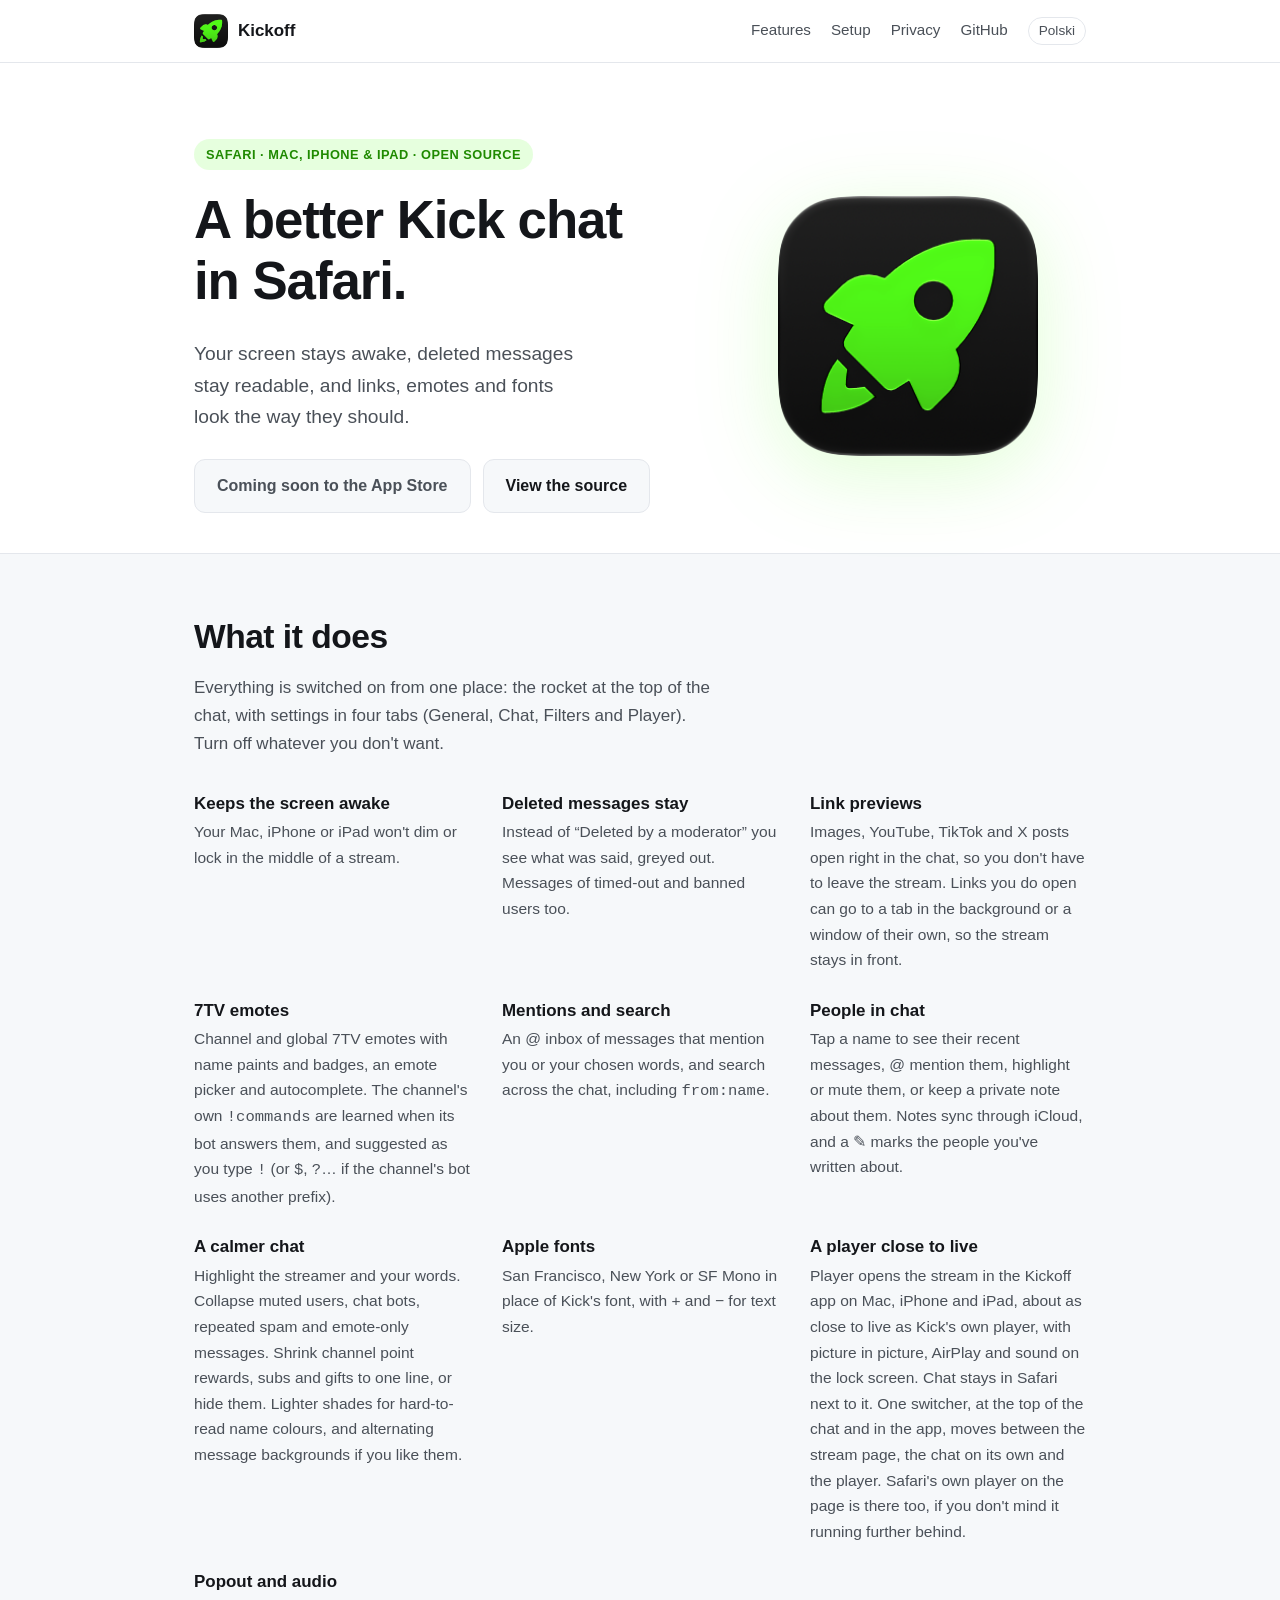
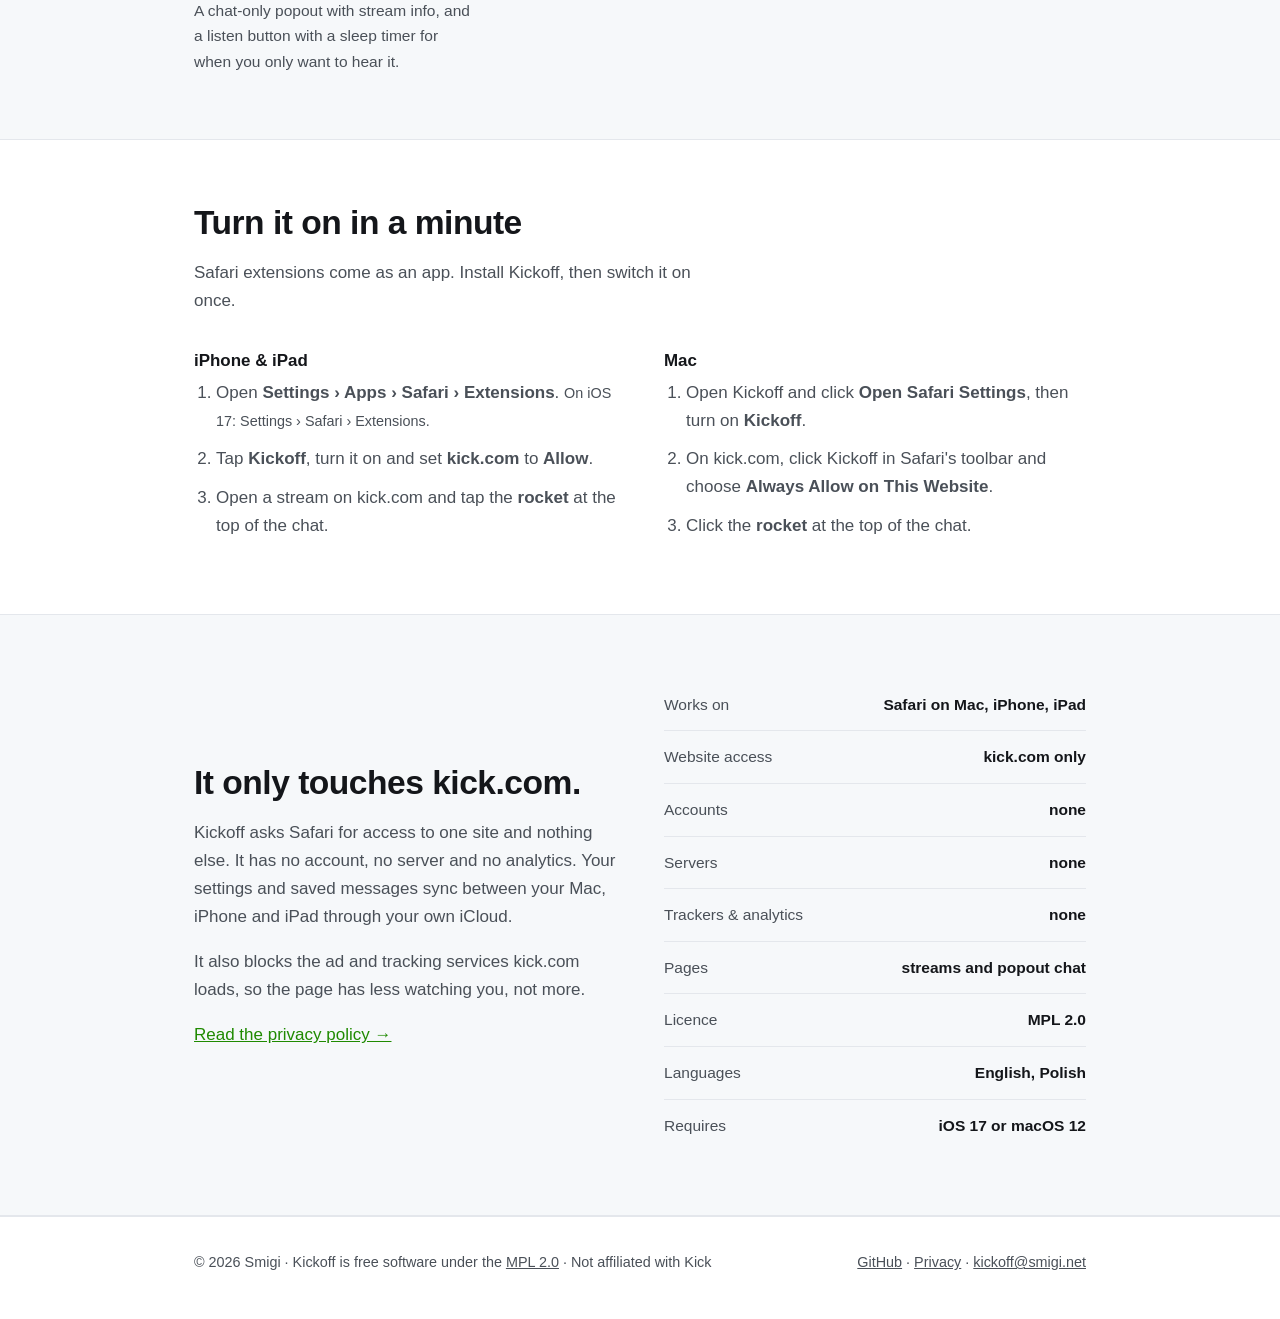
==== website/index.html @ 50993822 "top channel row: Link interception (new tab), the channel link and folding buttons" ====
<!DOCTYPE html>
<html lang="en">
<!--
  This Source Code Form is subject to the terms of the Mozilla Public License,
  v. 2.0. If a copy of the MPL was not distributed with this file, You can
  obtain one at https://mozilla.org/MPL/2.0/.
-->
<head>
  <meta charset="utf-8">
  <meta name="viewport" content="width=device-width, initial-scale=1">
  <title>Kickoff — A better Kick.com chat in Safari</title>
  <meta name="description" content="A Safari extension for Mac, iPhone and iPad that makes Kick.com chat better: keeps your screen awake, shows deleted messages, previews links, adds 7TV emotes and Apple fonts. No accounts, no trackers. Open source, MPL 2.0.">
  <meta property="og:title" content="Kickoff — A better Kick.com chat in Safari">
  <meta property="og:description" content="Keeps your screen awake, shows deleted messages, previews links and adds 7TV emotes. For Safari on Mac, iPhone and iPad.">
  <meta property="og:image" content="https://kickoff.smigi.net/assets/icon.png">
  <meta property="og:url" content="https://kickoff.smigi.net">
  <meta name="theme-color" content="#0b0d0e">
  <meta property="og:locale" content="en">
  <meta property="og:locale:alternate" content="pl">
  <link rel="canonical" href="https://kickoff.smigi.net/">
  <link rel="alternate" hreflang="en" href="https://kickoff.smigi.net/">
  <link rel="alternate" hreflang="pl" href="https://kickoff.smigi.net/pl/">
  <link rel="alternate" hreflang="x-default" href="https://kickoff.smigi.net/">
  <link rel="icon" href="assets/icon.png" type="image/png">
  <link rel="stylesheet" href="style.css">
</head>
<body>

<header>
  <div class="wrap">
    <a class="logo" href="/">
      <img src="assets/icon.png" alt="" width="34" height="34">
      Kickoff
    </a>
    <nav>
      <a href="#features">Features</a>
      <a href="#setup">Setup</a>
      <a href="/privacy/">Privacy</a>
      <a href="https://github.com/lakafior/Kickoff">GitHub</a>
      <a class="lang" href="/pl/" hreflang="pl" lang="pl">Polski</a>
    </nav>
  </div>
</header>

<section class="hero">
  <div class="wrap">
    <div>
      <span class="tag">Safari · Mac, iPhone &amp; iPad · Open source</span>
      <h1>A better Kick&nbsp;chat in&nbsp;Safari.</h1>
      <p class="lede">Your screen stays awake, deleted messages stay readable, and links, emotes and fonts look the way they should.</p>
      <div class="cta">
        <span class="btn btn-soon">Coming soon to the App&nbsp;Store</span>
        <a class="btn btn-secondary" href="https://github.com/lakafior/Kickoff">View the source</a>
      </div>
    </div>
    <img class="hero-icon" src="assets/icon.png" width="256" height="256" alt="The Kickoff icon: a green rocket on black.">
  </div>
</section>

<section id="features" class="alt">
  <div class="wrap">
    <div class="section-head">
      <h2>What it does</h2>
      <p>Everything is switched on from one place: the rocket at the top of the chat, with settings in four tabs (General, Chat, Filters and Player). Turn off whatever you don't want.</p>
    </div>
    <div class="grid">
      <div class="feature">
        <h3>Keeps the screen awake</h3>
        <p>Your Mac, iPhone or iPad won't dim or lock in the middle of a stream.</p>
      </div>
      <div class="feature">
        <h3>Deleted messages stay</h3>
        <p>Instead of “Deleted by a moderator” you see what was said, greyed out. Messages of timed-out and banned users too.</p>
      </div>
      <div class="feature">
        <h3>Link previews</h3>
        <p>Images, YouTube, TikTok and X posts open right in the chat, so you don't have to leave the stream. Links you do open can go to a tab in the background or a window of their own, so the stream stays in front.</p>
      </div>
      <div class="feature">
        <h3>7TV emotes</h3>
        <p>Channel and global 7TV emotes with name paints and badges, an emote picker and autocomplete. The channel's own <code>!commands</code> are learned when its bot answers them, and suggested as you type <code>!</code> (or <code>$</code>, <code>?</code>… if the channel's bot uses another prefix).</p>
      </div>
      <div class="feature">
        <h3>Mentions and search</h3>
        <p>An @ inbox of messages that mention you or your chosen words, and search across the chat, including <code>from:name</code>.</p>
      </div>
      <div class="feature">
        <h3>People in chat</h3>
        <p>Tap a name to see their recent messages, @ mention them, highlight or mute them, or keep a private note about them. Notes sync through iCloud, and a ✎ marks the people you've written about.</p>
      </div>
      <div class="feature">
        <h3>A calmer chat</h3>
        <p>Highlight the streamer and your words. Collapse muted users, chat bots, repeated spam and emote-only messages. Shrink channel point rewards, subs and gifts to one line, or hide them. Lighter shades for hard-to-read name colours, and alternating message backgrounds if you like them.</p>
      </div>
      <div class="feature">
        <h3>Apple fonts</h3>
        <p>San Francisco, New York or SF Mono in place of Kick's font, with + and − for text size.</p>
      </div>
      <div class="feature">
        <h3>A player close to live</h3>
        <p>Player opens the stream in the Kickoff app on Mac, iPhone and iPad, about as close to live as Kick's own player, with picture in picture, AirPlay and sound on the lock screen. Chat stays in Safari next to it. One switcher, at the top of the chat and in the app, moves between the stream page, the chat on its own and the player. Safari's own player on the page is there too, if you don't mind it running further behind.</p>
      </div>
      <div class="feature">
        <h3>Popout and audio</h3>
        <p>A chat-only popout with stream info, and a listen button with a sleep timer for when you only want to hear it.</p>
      </div>
    </div>
  </div>
</section>

<section id="setup">
  <div class="wrap">
    <div class="section-head">
      <h2>Turn it on in a minute</h2>
      <p>Safari extensions come as an app. Install Kickoff, then switch it on once.</p>
    </div>
    <div class="split">
      <div>
        <h3>iPhone &amp; iPad</h3>
        <ol class="steps">
          <li>Open <b>Settings › Apps › Safari › Extensions</b>. <span class="note">On iOS 17: Settings › Safari › Extensions.</span></li>
          <li>Tap <b>Kickoff</b>, turn it on and set <b>kick.com</b> to <b>Allow</b>.</li>
          <li>Open a stream on kick.com and tap the <b>rocket</b> at the top of the chat.</li>
        </ol>
      </div>
      <div>
        <h3>Mac</h3>
        <ol class="steps">
          <li>Open Kickoff and click <b>Open Safari Settings</b>, then turn on <b>Kickoff</b>.</li>
          <li>On kick.com, click Kickoff in Safari's toolbar and choose <b>Always Allow on This Website</b>.</li>
          <li>Click the <b>rocket</b> at the top of the chat.</li>
        </ol>
      </div>
    </div>
  </div>
</section>

<section class="alt">
  <div class="wrap">
    <div class="split">
      <div>
        <h2>It only touches kick.com.</h2>
        <p>
          Kickoff asks Safari for access to one site and nothing else. It has no
          account, no server and no analytics. Your settings and saved messages
          sync between your Mac, iPhone and iPad through your own iCloud.
        </p>
        <p>
          It also blocks the ad and tracking services kick.com loads, so the
          page has less watching you, not more.
        </p>
        <p><a href="/privacy/">Read the privacy policy →</a></p>
      </div>
      <ul class="facts">
        <li><span>Works on</span> <b>Safari on Mac, iPhone, iPad</b></li>
        <li><span>Website access</span> <b>kick.com only</b></li>
        <li><span>Accounts</span> <b>none</b></li>
        <li><span>Servers</span> <b>none</b></li>
        <li><span>Trackers &amp; analytics</span> <b>none</b></li>
        <li><span>Pages</span> <b>streams and popout chat</b></li>
        <li><span>Licence</span> <b>MPL 2.0</b></li>
        <li><span>Languages</span> <b>English, Polish</b></li>
        <li><span>Requires</span> <b>iOS 17 or macOS 12</b></li>
      </ul>
    </div>
  </div>
</section>

<footer>
  <div class="wrap">
    <span>© 2026 Smigi · Kickoff is free software under the
      <a href="https://github.com/lakafior/Kickoff/blob/main/LICENSE">MPL 2.0</a> ·
      Not affiliated with Kick</span>
    <span>
      <a href="https://github.com/lakafior/Kickoff">GitHub</a> ·
      <a href="/privacy/">Privacy</a> ·
      <a href="mailto:kickoff@smigi.net">kickoff@smigi.net</a>
    </span>
  </div>
</footer>

<!-- smigi.net window chrome: traffic lights + minimize-to-dock.
     Loads from localhost during development, smigi.net in production. -->
<script>
  (function () {
    var local = location.hostname === "localhost" || location.hostname === "127.0.0.1";
    var s = document.createElement("script");
    s.src = (local ? "" : "https://smigi.net") + "/os/chrome.js";
    s.dataset.app = "kickoff";
    s.dataset.title = "Kickoff";
    document.head.appendChild(s);
  })();
</script>

</body>
</html>
---- website/style.css ----
/* This Source Code Form is subject to the terms of the Mozilla Public License,
   v. 2.0. If a copy of the MPL was not distributed with this file, You can
   obtain one at https://mozilla.org/MPL/2.0/. */

/* No framework, no build step, no JavaScript of our own. Same shape as
   dutch.smigi.net, in Kickoff's colours: Kick green on near-black. */

:root {
  --green: #53fc18;  /* the app icon's rocket */
  --green-ink: #1f8a00; /* green text that reads on white */
  --ink: #14161a;
  --body: #4a5058;
  --line: #e4e7ec;
  --bg: #ffffff;
  --panel: #f6f8fa;
  --radius: 14px;
  --wrap: 940px;
}

@media (prefers-color-scheme: dark) {
  :root {
    --green-ink: var(--green);
    --ink: #f2f4f7;
    --body: #a8b0ba;
    --line: #262a31;
    --bg: #0b0d0e;
    --panel: #141719;
  }
}

* { box-sizing: border-box; }

html { -webkit-text-size-adjust: 100%; }

body {
  margin: 0;
  background: var(--bg);
  color: var(--body);
  font: 17px/1.65 -apple-system, BlinkMacSystemFont, "Segoe UI", Roboto,
        "Helvetica Neue", Arial, sans-serif;
  text-rendering: optimizeLegibility;
}

.wrap {
  width: 100%;
  max-width: var(--wrap);
  margin: 0 auto;
  padding: 0 24px;
}

h1, h2, h3 { color: var(--ink); line-height: 1.15; margin: 0 0 .5em; }
h1 { font-size: clamp(2.1rem, 6vw, 3.3rem); letter-spacing: -.02em; font-weight: 700; }
h2 { font-size: clamp(1.5rem, 3.6vw, 2.1rem); letter-spacing: -.015em; font-weight: 650; }
h3 { font-size: 1.06rem; font-weight: 650; }
p { margin: 0 0 1em; }
a { color: var(--green-ink); }

/* ---- header ---- */

header {
  border-bottom: 1px solid var(--line);
  position: sticky;
  top: var(--mw-bar-h, 0px); /* clears the smigi.net titlebar when present */
  background: color-mix(in srgb, var(--bg) 88%, transparent);
  backdrop-filter: saturate(160%) blur(12px);
  z-index: 10;
}

/* In windowed mode the page scrolls inside the frame, so stick to its top */
html.mw-windowed header { top: 0; }
header .wrap {
  display: flex;
  align-items: center;
  justify-content: space-between;
  gap: 16px;
  min-height: 62px;
  flex-wrap: wrap;
}
.logo {
  display: inline-flex;
  align-items: center;
  gap: 10px;
  font-weight: 650;
  color: var(--ink);
  text-decoration: none;
  font-size: 1.06rem;
}
.logo img { border-radius: 8px; display: block; }
nav { display: flex; gap: 20px; flex-wrap: wrap; }
nav a { color: var(--body); text-decoration: none; font-size: .95rem; }
nav a:hover { color: var(--ink); }

/* The language switch: set apart from the section links, as on Dutch's site. */
nav a.lang {
  padding: 2px 10px;
  border: 1px solid var(--line);
  border-radius: 999px;
  font-size: .85rem;
}

/* ---- hero ---- */

.hero { padding: 76px 0 40px; }
.hero .wrap {
  display: grid;
  grid-template-columns: 1.15fr .85fr;
  gap: 56px;
  align-items: center;
}
.lede { font-size: 1.2rem; max-width: 36ch; }
.tag {
  display: inline-block;
  font-size: .8rem;
  font-weight: 600;
  letter-spacing: .04em;
  text-transform: uppercase;
  color: var(--green-ink);
  background: rgba(83, 252, 24, .14);
  border-radius: 999px;
  padding: 5px 12px;
  margin-bottom: 20px;
}

.cta { display: flex; gap: 12px; flex-wrap: wrap; margin-top: 26px; }
.btn {
  display: inline-block;
  padding: 13px 22px;
  border-radius: 11px;
  font-weight: 600;
  font-size: 1rem;
  text-decoration: none;
  border: 1px solid transparent;
}
.btn-primary { color: #0b0d0e; background: var(--green); }
.btn-secondary { color: var(--ink); border-color: var(--line); background: var(--panel); }
/* Until the App Store listing is live: looks like the button, isn't a link. */
.btn-soon { color: var(--body); border-color: var(--line); background: var(--panel); cursor: default; }

.hero-icon {
  display: block;
  width: 100%;
  max-width: 260px;
  height: auto;
  margin-inline: auto;
  filter: drop-shadow(0 18px 40px rgba(83, 252, 24, .18));
}

/* ---- sections ---- */

section { padding: 64px 0; }
section.alt { background: var(--panel); border-block: 1px solid var(--line); }
.section-head { max-width: 56ch; margin-bottom: 36px; }

.grid {
  display: grid;
  grid-template-columns: repeat(auto-fit, minmax(230px, 1fr));
  gap: 28px 32px;
}
.feature p { margin: 0; font-size: .97rem; }
.feature h3 { margin-bottom: .35em; }

.split {
  display: grid;
  grid-template-columns: 1fr 1fr;
  gap: 48px;
  align-items: center;
}

.steps { margin: 0; padding-left: 1.3em; }
.steps li { margin-bottom: .6em; }
.steps h3 { margin-bottom: .6em; }

.facts { list-style: none; margin: 0; padding: 0; }
.facts li {
  padding: 13px 0;
  border-bottom: 1px solid var(--line);
  display: flex;
  justify-content: space-between;
  gap: 18px;
  font-size: .97rem;
}
.facts li:last-child { border-bottom: 0; }
.facts b { color: var(--ink); font-weight: 600; text-align: right; }

.note { font-size: .9rem; }

/* ---- footer ---- */

footer {
  border-top: 1px solid var(--line);
  padding: 34px 0 46px;
  font-size: .9rem;
}
footer .wrap { display: flex; justify-content: space-between; gap: 18px; flex-wrap: wrap; }
footer a { color: var(--body); }

/* ---- prose (privacy) ---- */

/* padding-block, not the `padding` shorthand: this class sits on the same
   element as .wrap, and a shorthand here would reset .wrap's horizontal padding
   to zero and run the text into the edge of the screen. */
.prose { max-width: 68ch; padding-block: 56px 72px; }
.prose h2 { margin-top: 1.9em; }
.prose ul { padding-left: 1.15em; }
.prose li { margin-bottom: .45em; }
.prose .updated { font-size: .9rem; color: var(--body); }
.prose code { font-size: .9em; }

@media (max-width: 760px) {
  .hero { padding-top: 48px; }
  .hero .wrap, .split { grid-template-columns: 1fr; gap: 36px; }
  .hero-icon { max-width: 160px; }
  .lede { max-width: none; }
  section { padding: 48px 0; }
}
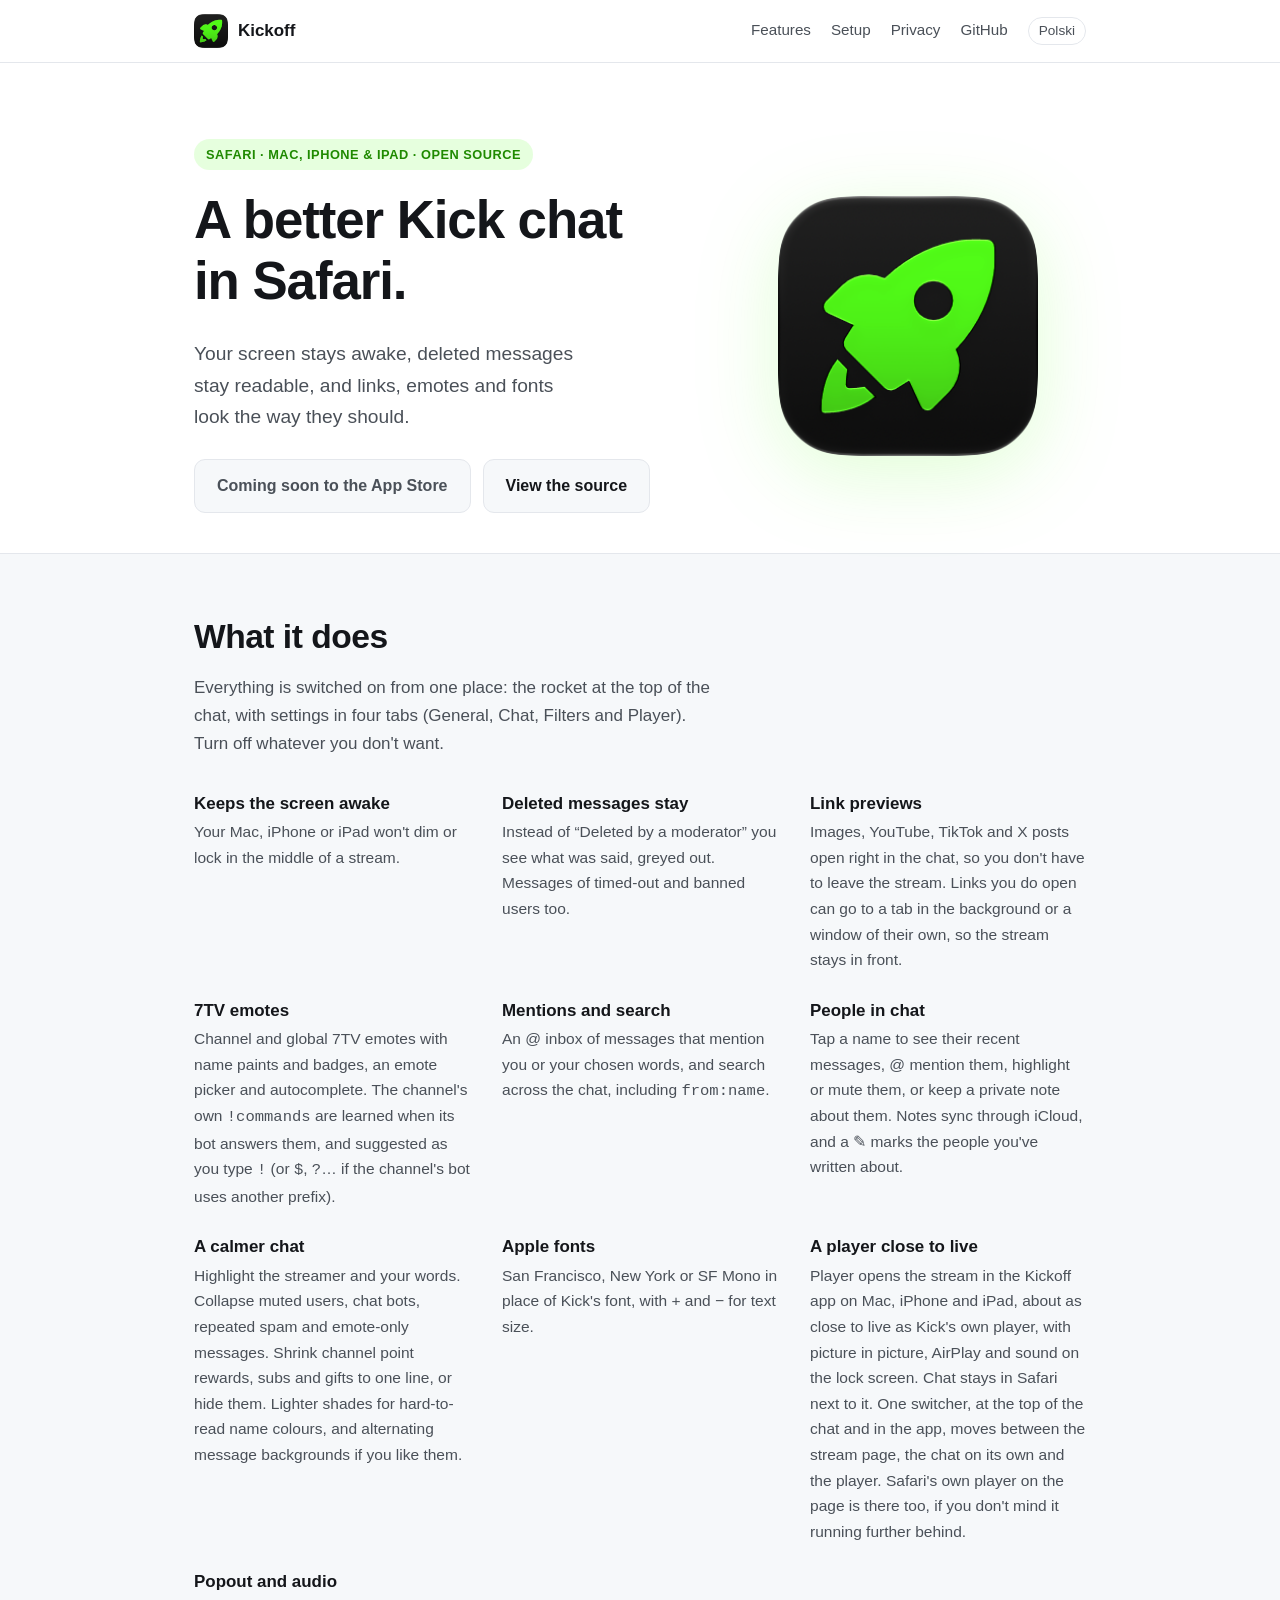
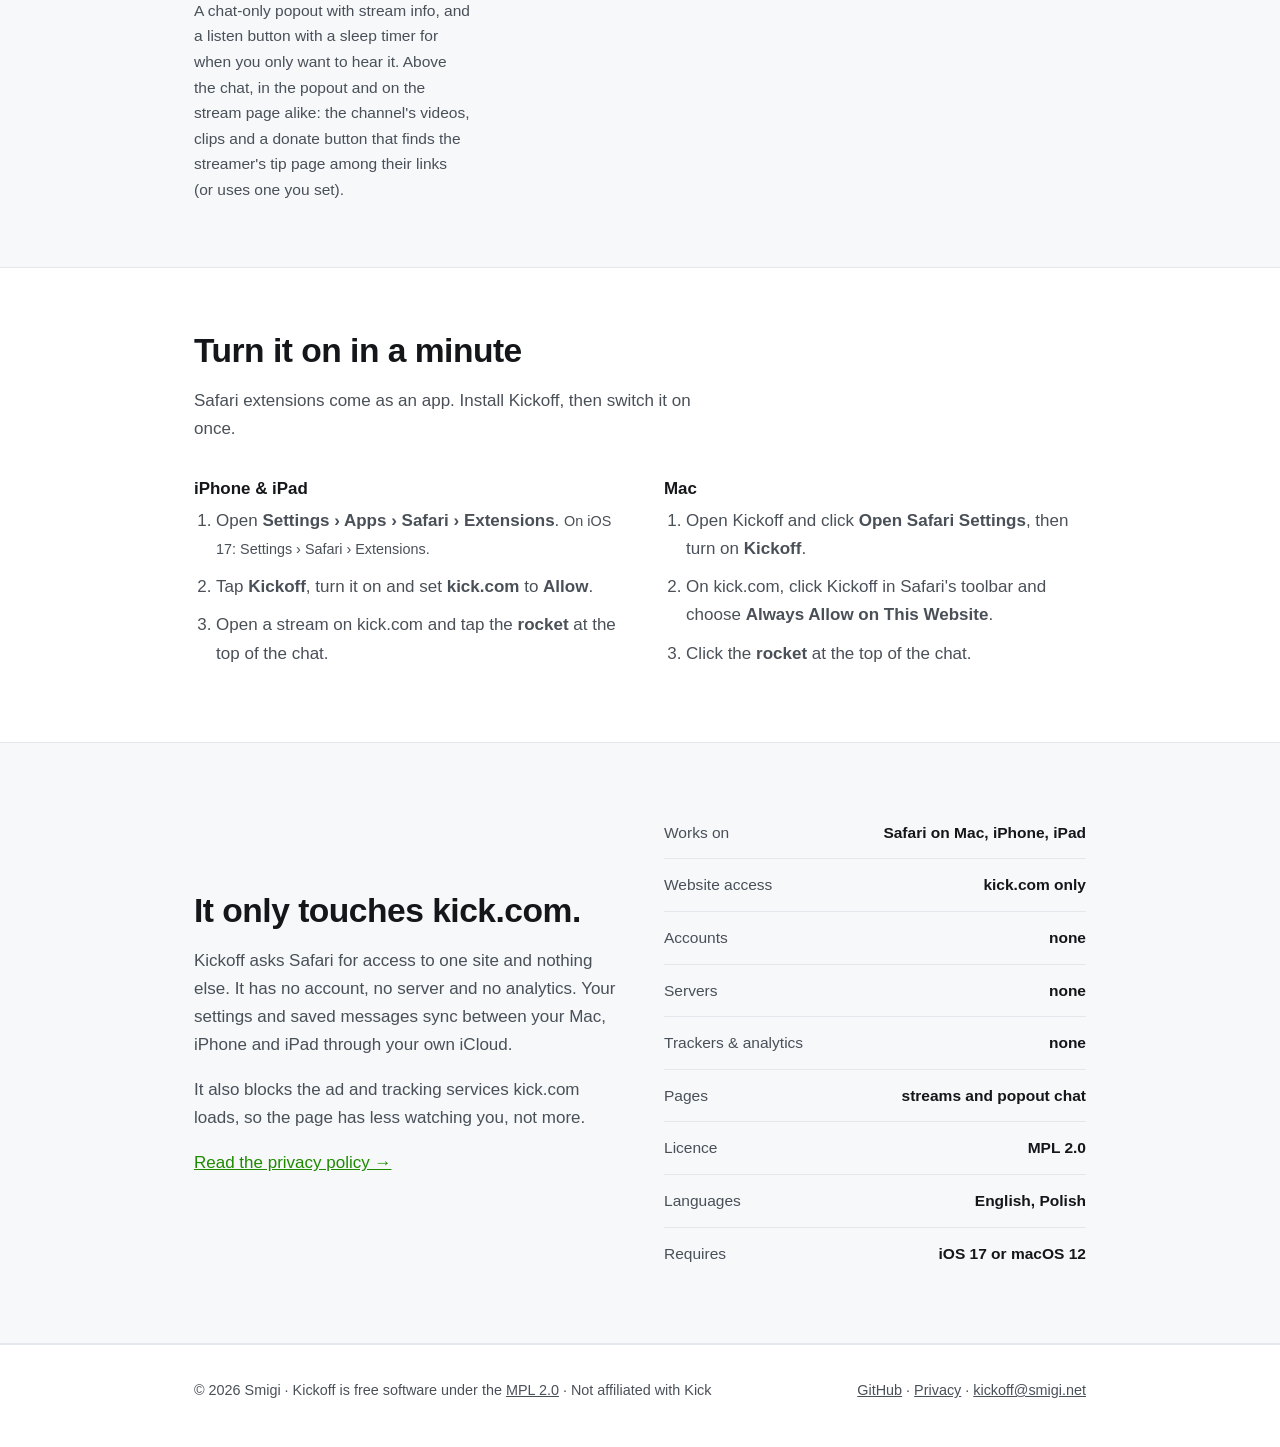
==== commit fcc54751: "new top row buttons: clip, vods, donate with per channel donate url. make all of those links open in" ====
--- a/website/index.html
+++ b/website/index.html
@@ -102,7 +102,7 @@
       </div>
       <div class="feature">
         <h3>Popout and audio</h3>
-        <p>A chat-only popout with stream info, and a listen button with a sleep timer for when you only want to hear it.</p>
+        <p>A chat-only popout with stream info, and a listen button with a sleep timer for when you only want to hear it. Above the chat, in the popout and on the stream page alike: the channel's videos, clips and a donate button that finds the streamer's tip page among their links (or uses one you set).</p>
       </div>
     </div>
   </div>
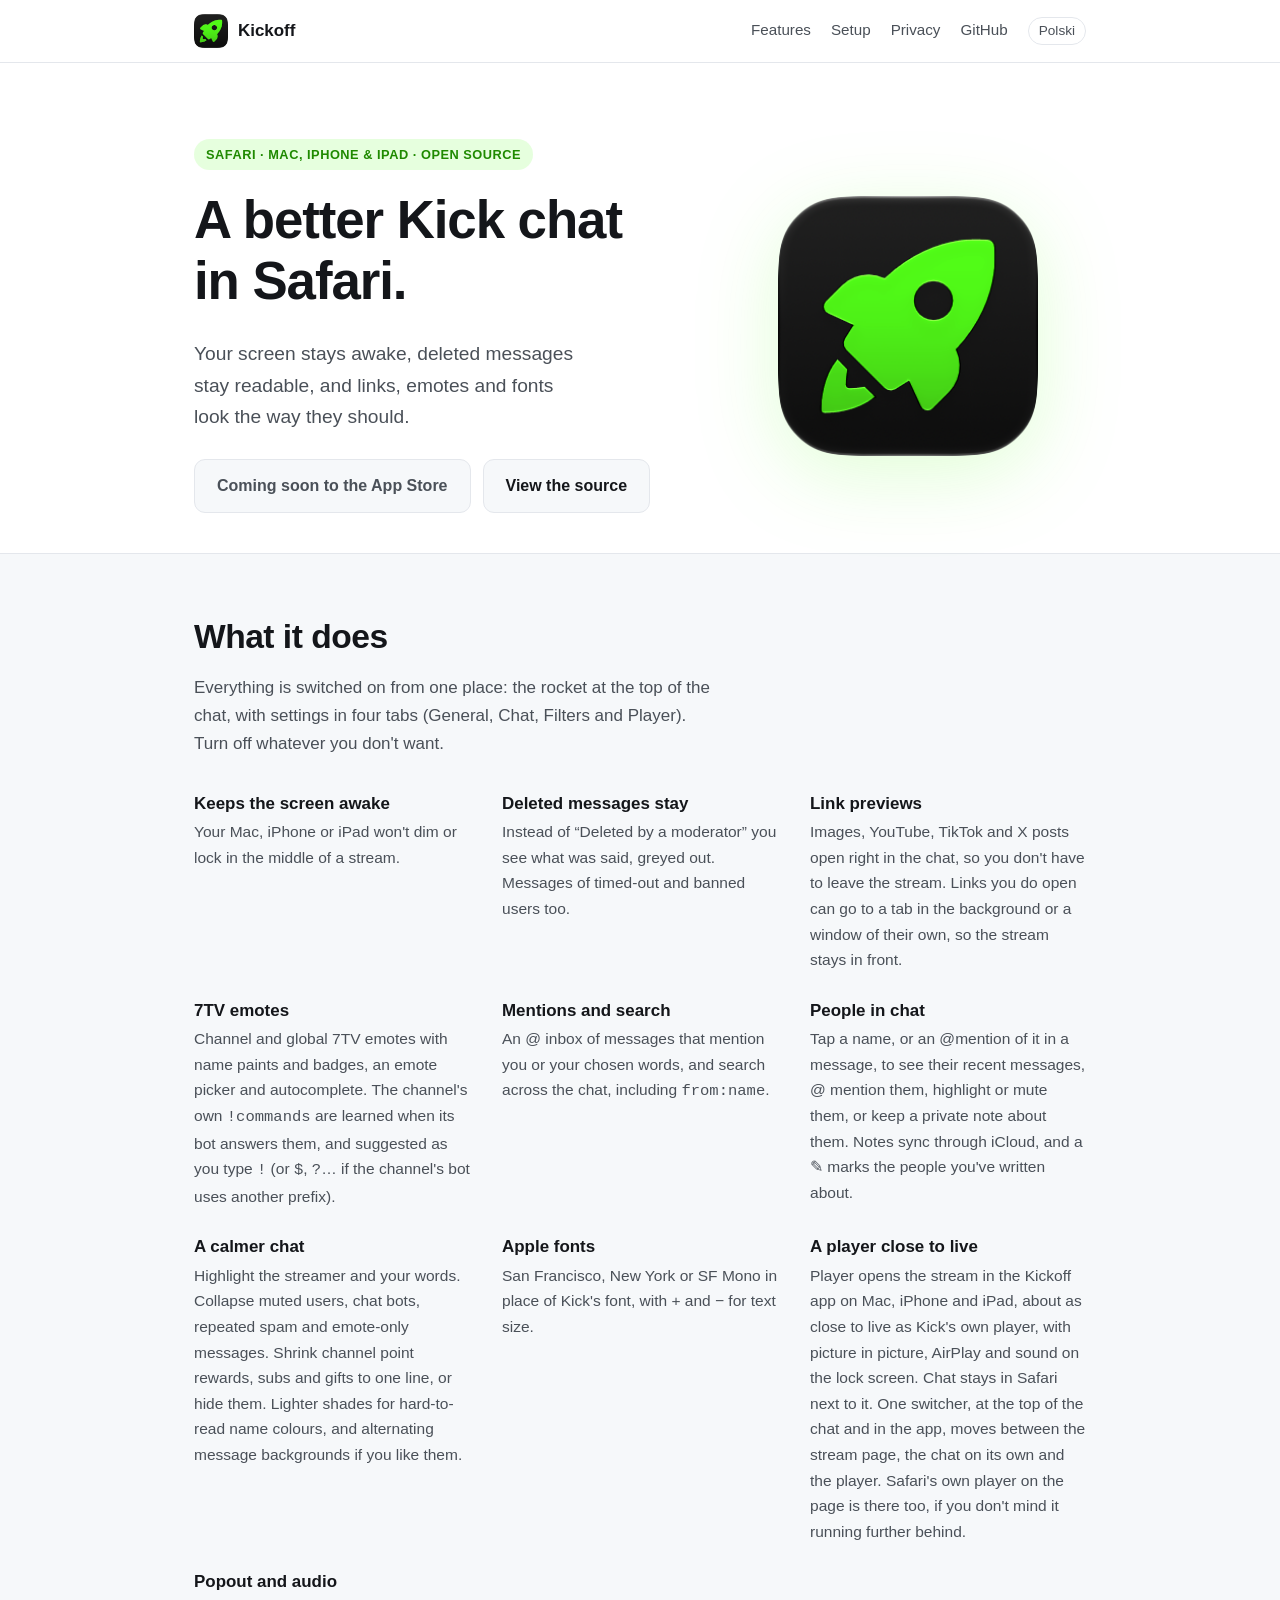
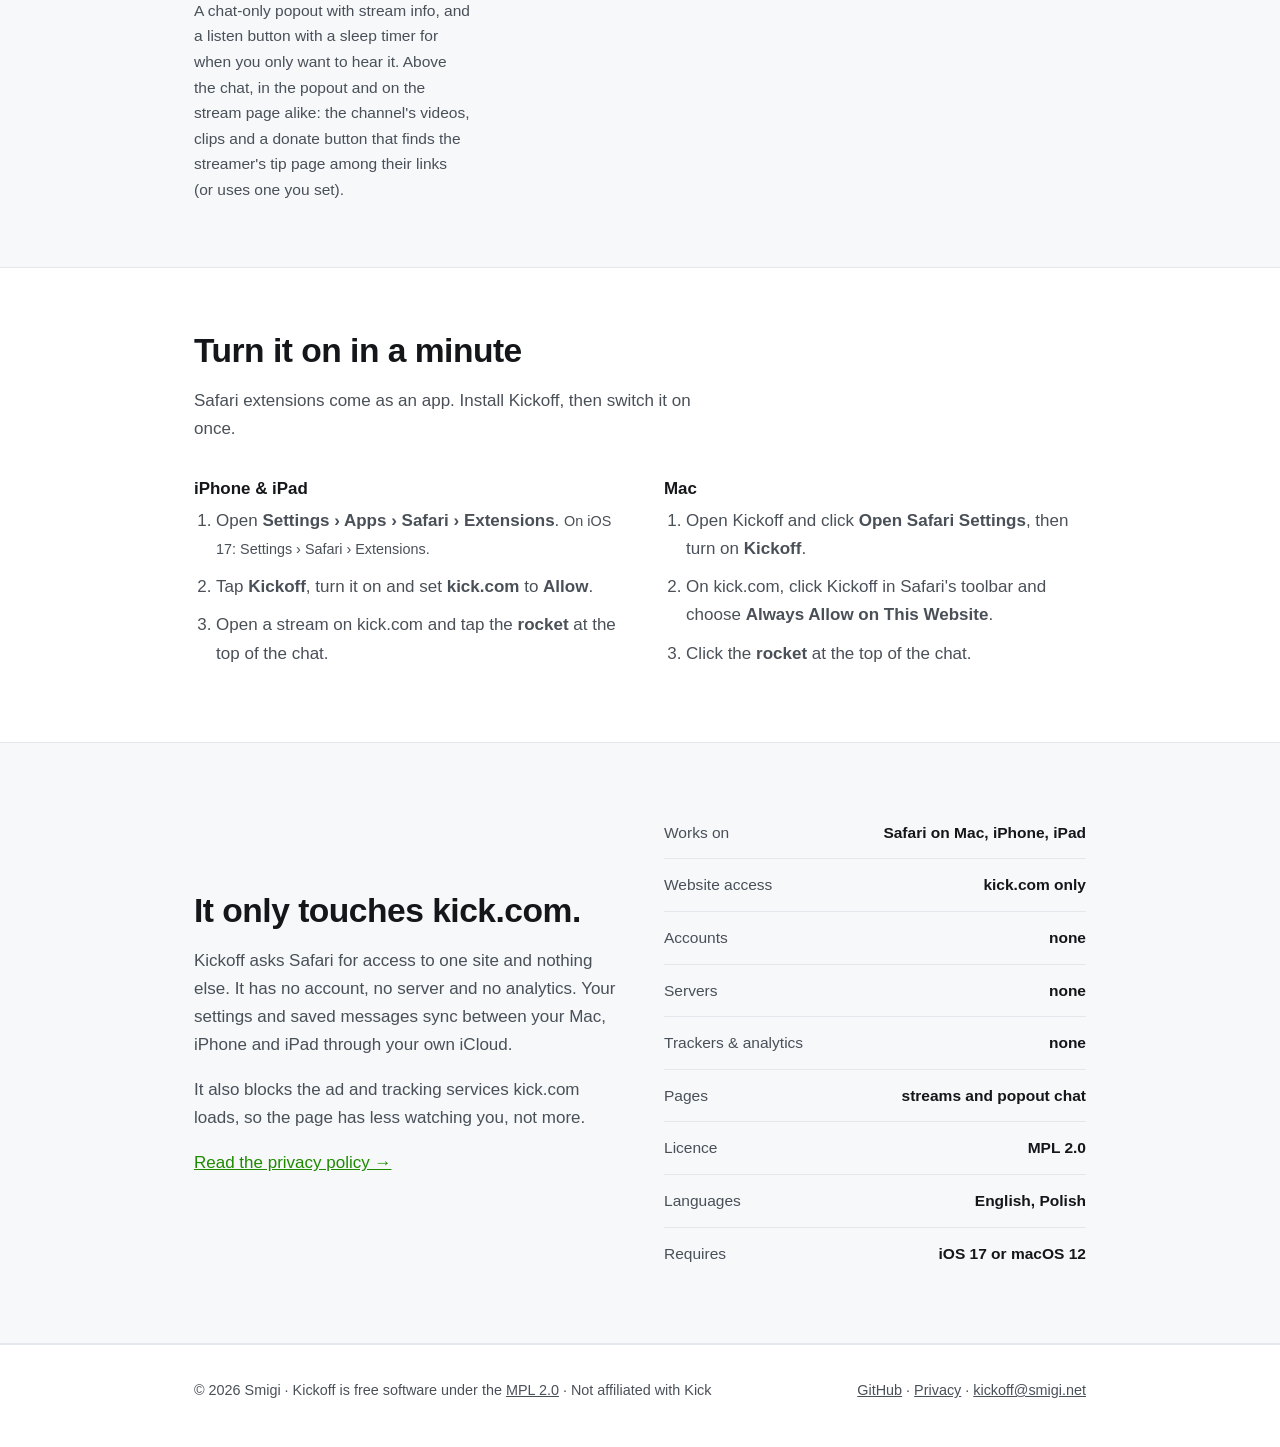
==== commit 98f72d33: "When a message contains @username, that name now shows in bold. Tapping it opens Kick’s user card fo" ====
--- a/website/index.html
+++ b/website/index.html
@@ -86,7 +86,7 @@
       </div>
       <div class="feature">
         <h3>People in chat</h3>
-        <p>Tap a name to see their recent messages, @ mention them, highlight or mute them, or keep a private note about them. Notes sync through iCloud, and a ✎ marks the people you've written about.</p>
+        <p>Tap a name, or an @mention of it in a message, to see their recent messages, @ mention them, highlight or mute them, or keep a private note about them. Notes sync through iCloud, and a ✎ marks the people you've written about.</p>
       </div>
       <div class="feature">
         <h3>A calmer chat</h3>
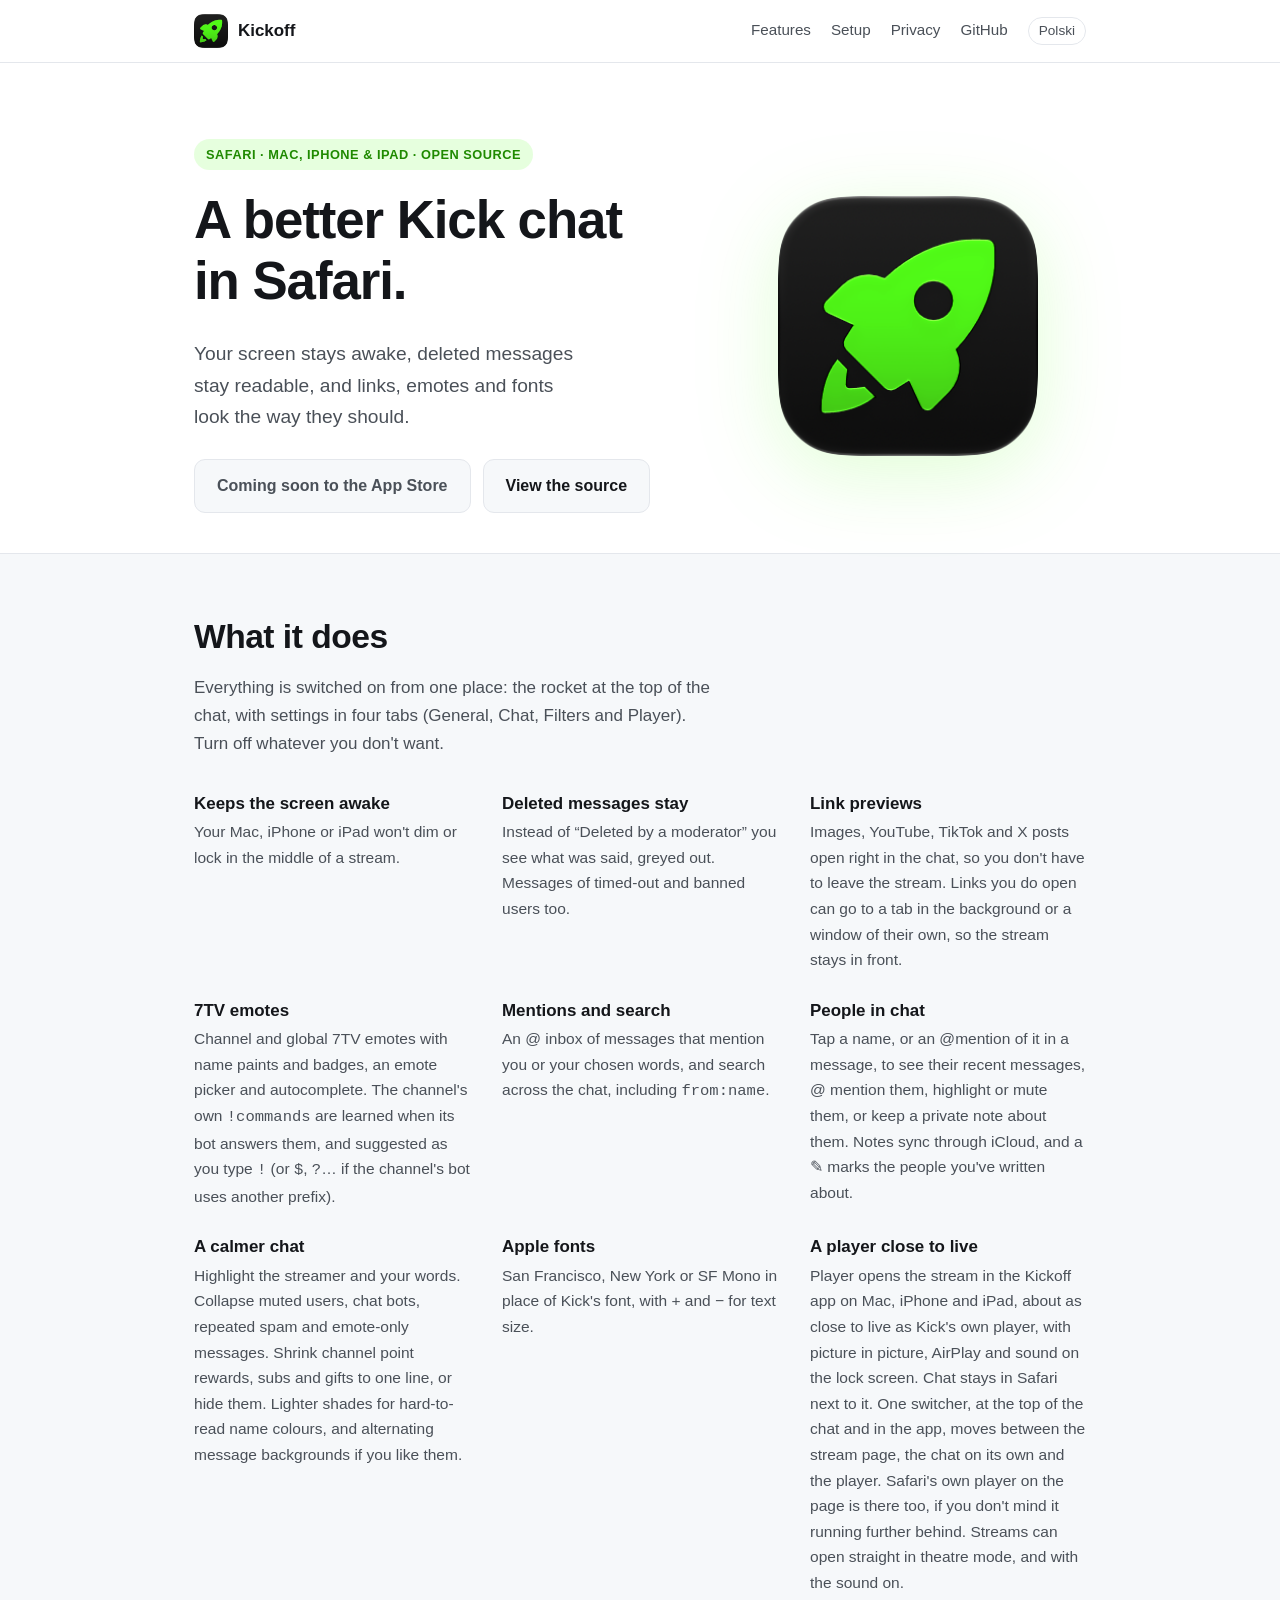
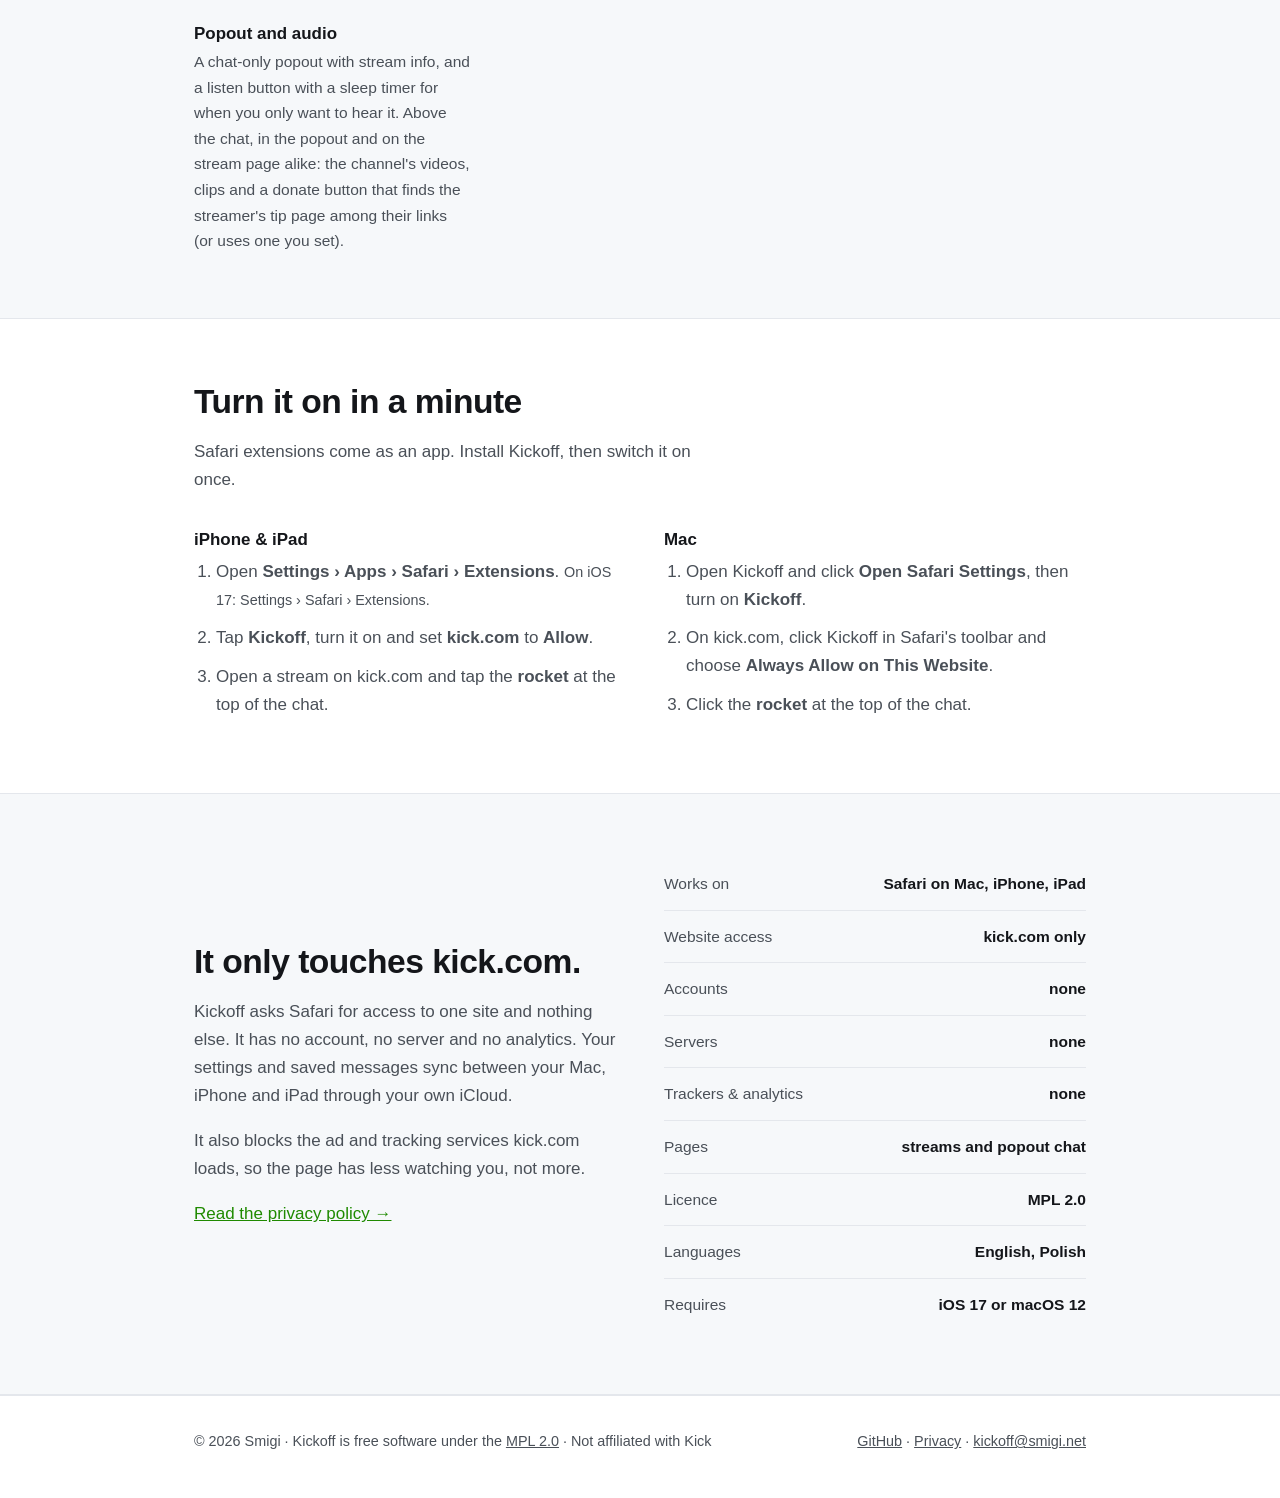
==== commit 74aacca6: "open stream in theater mode and unmuted by default" ====
--- a/website/index.html
+++ b/website/index.html
@@ -98,7 +98,7 @@
       </div>
       <div class="feature">
         <h3>A player close to live</h3>
-        <p>Player opens the stream in the Kickoff app on Mac, iPhone and iPad, about as close to live as Kick's own player, with picture in picture, AirPlay and sound on the lock screen. Chat stays in Safari next to it. One switcher, at the top of the chat and in the app, moves between the stream page, the chat on its own and the player. Safari's own player on the page is there too, if you don't mind it running further behind.</p>
+        <p>Player opens the stream in the Kickoff app on Mac, iPhone and iPad, about as close to live as Kick's own player, with picture in picture, AirPlay and sound on the lock screen. Chat stays in Safari next to it. One switcher, at the top of the chat and in the app, moves between the stream page, the chat on its own and the player. Safari's own player on the page is there too, if you don't mind it running further behind. Streams can open straight in theatre mode, and with the sound on.</p>
       </div>
       <div class="feature">
         <h3>Popout and audio</h3>
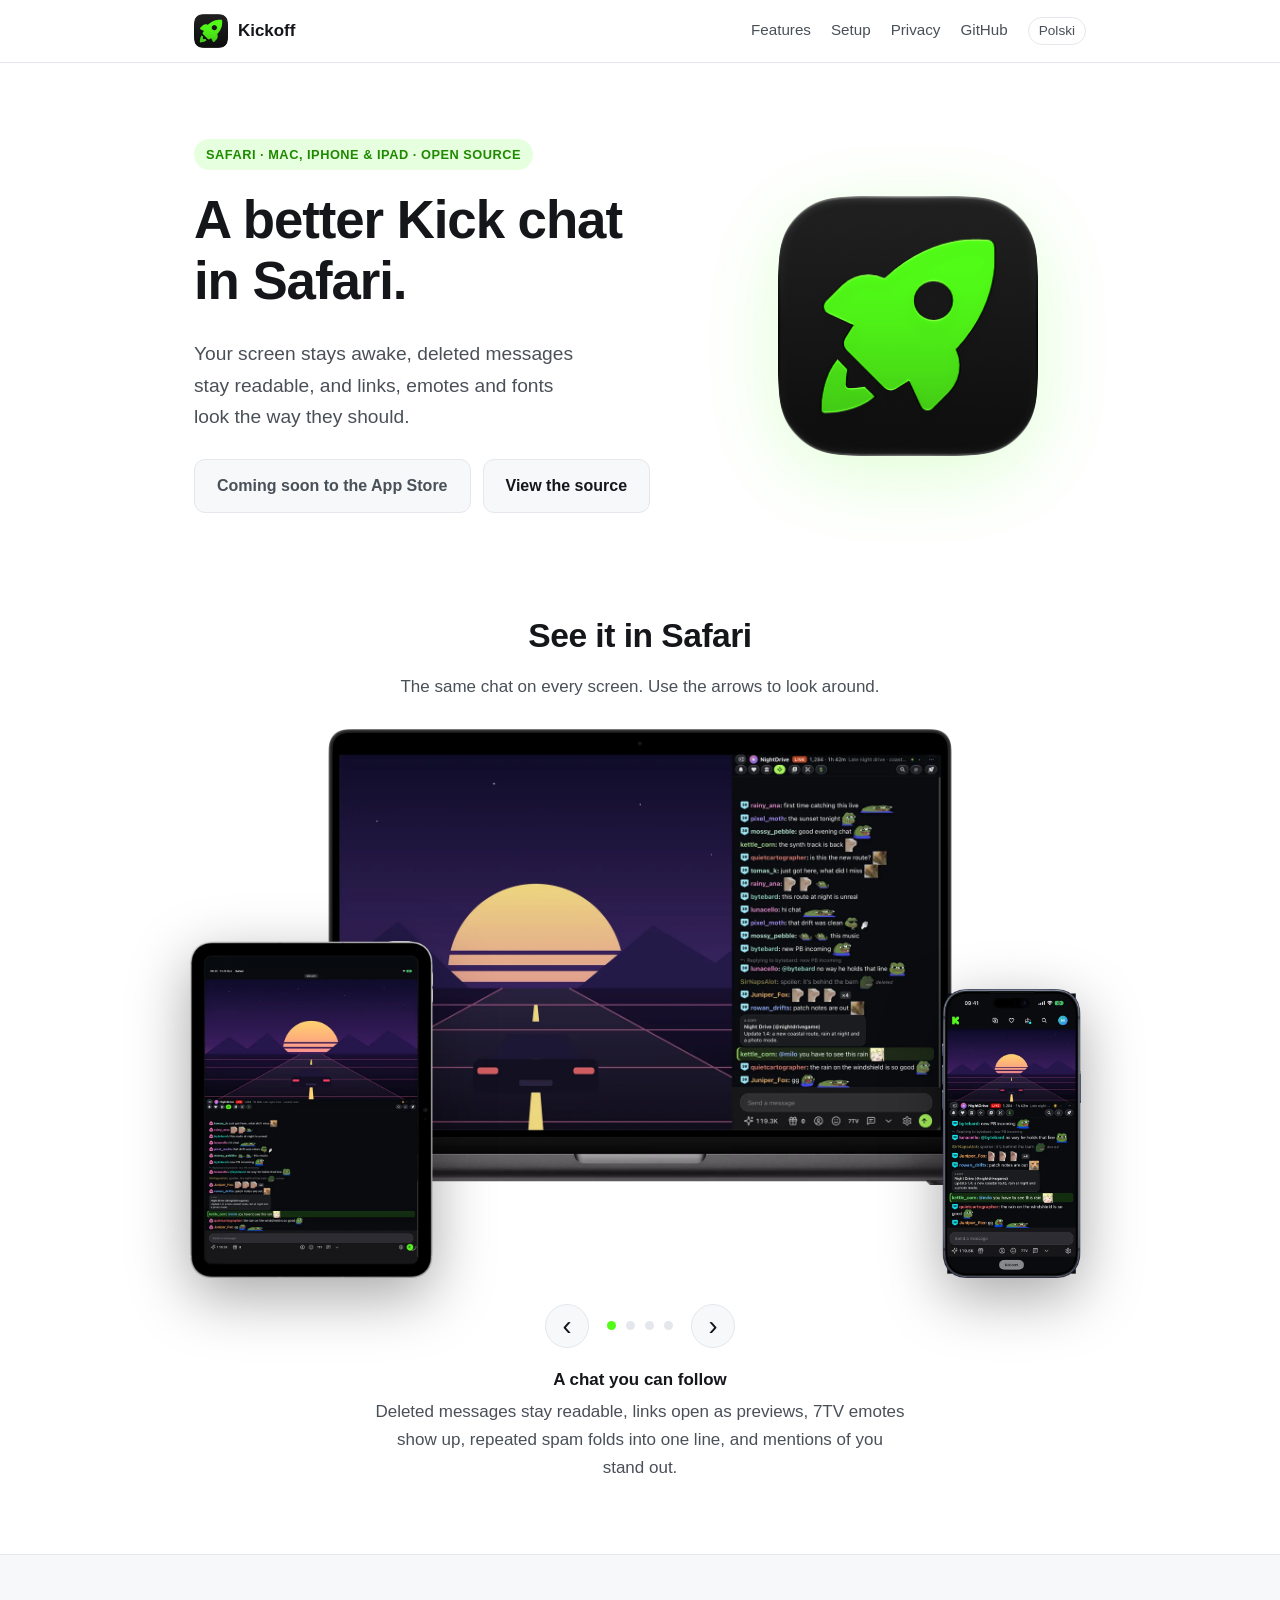
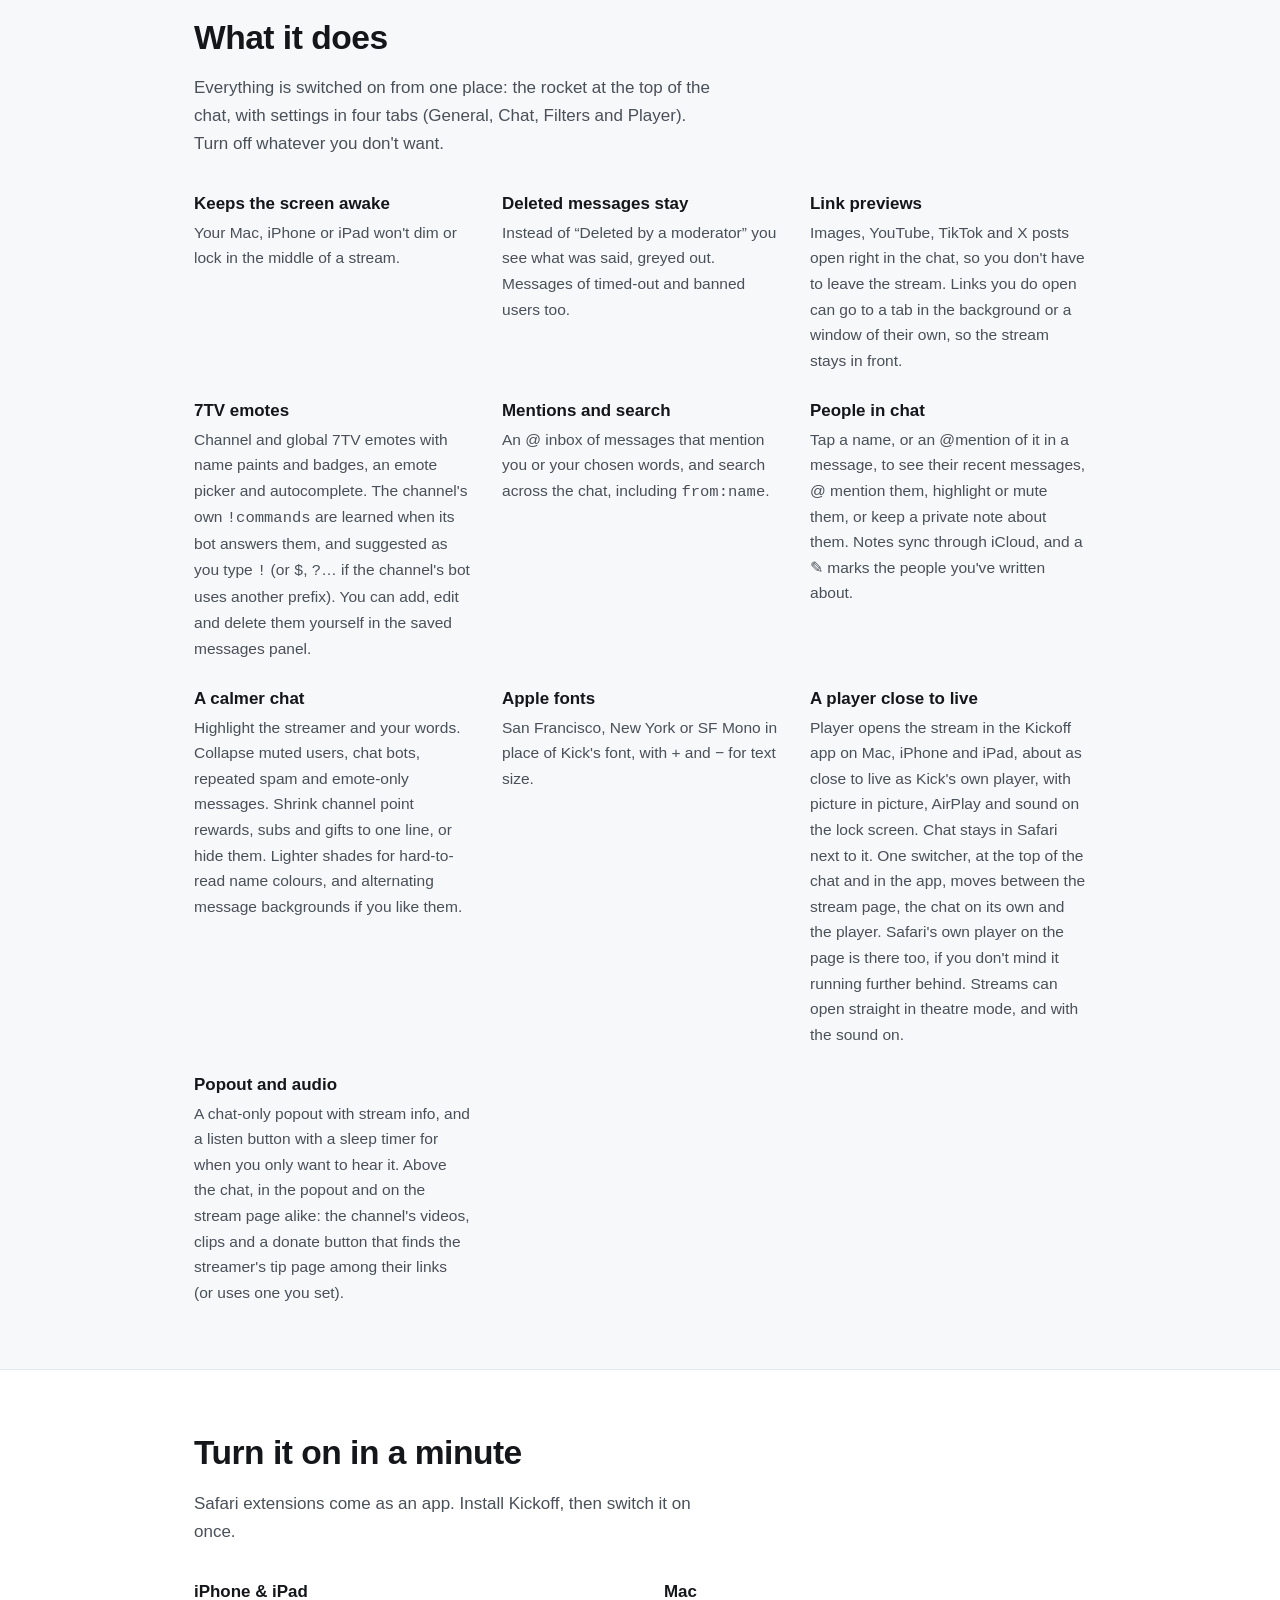
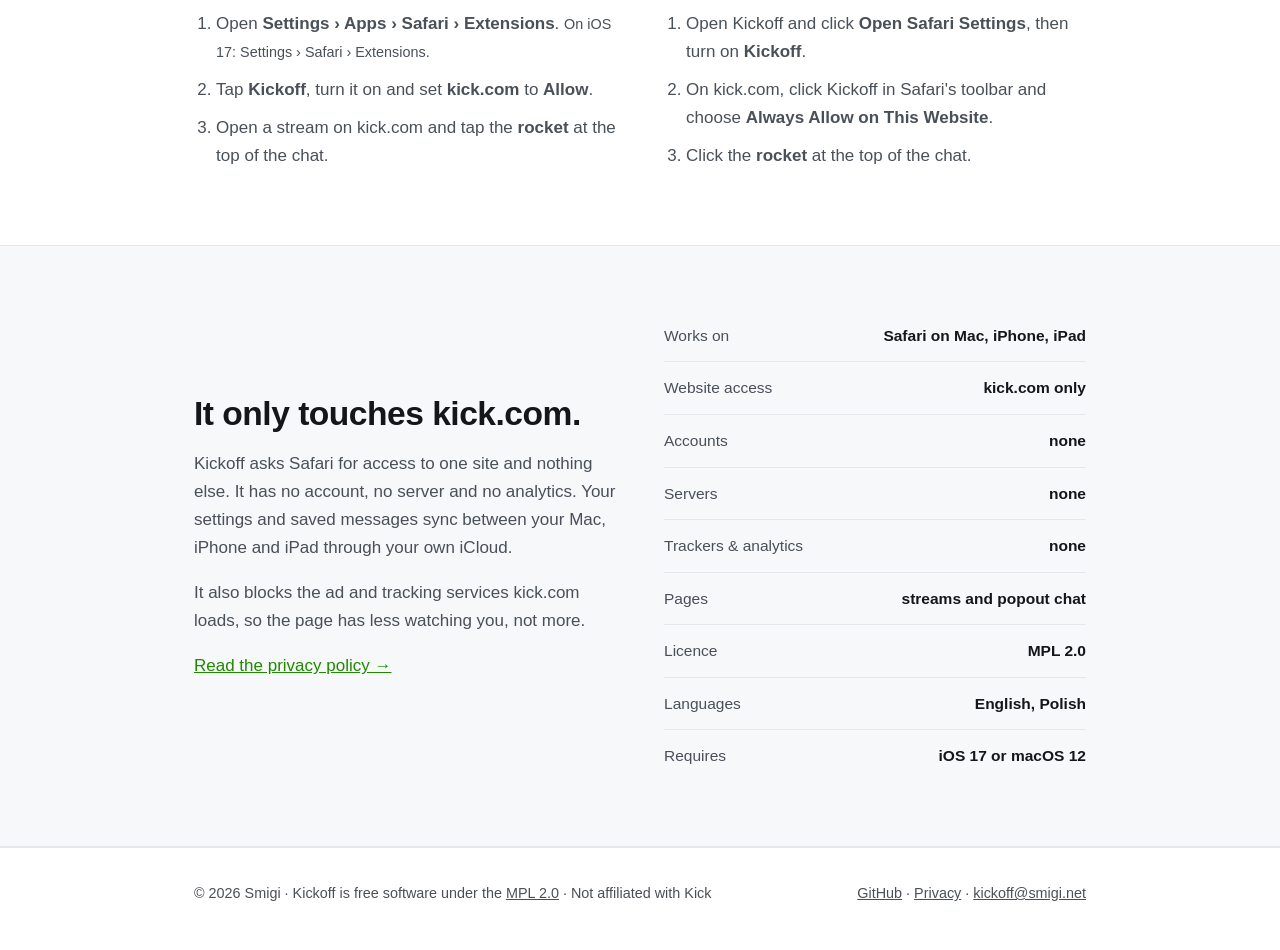
==== commit d1c0af23: "website screenshots, messages for bot (!) in saved messages options to edit add and remove them" ====
--- a/website/index.html
+++ b/website/index.html
@@ -57,6 +57,59 @@
   </div>
 </section>
 
+<section class="showcase" aria-label="Kickoff on Mac, iPad and iPhone">
+  <div class="wrap">
+    <div class="section-head"><h2>See it in Safari</h2><p>The same chat on every screen. Use the arrows to look around.</p></div>
+    <!-- No JavaScript: one radio per step; the arrows and dots are labels for them. -->
+    <input class="shot-radio" type="radio" name="shot" id="shot-1" checked aria-label="A chat you can follow">
+    <input class="shot-radio" type="radio" name="shot" id="shot-2" aria-label="Everything in one place">
+    <input class="shot-radio" type="radio" name="shot" id="shot-3" aria-label="Know who you&#x27;re talking to">
+    <input class="shot-radio" type="radio" name="shot" id="shot-4" aria-label="Never miss a mention">
+    <div class="stage">
+      <div class="dev dev-mac">
+        <img class="s1" src="assets/showcase/en/mac-1.webp" width="1600" height="966" alt="Kickoff in Safari on a Mac: A chat you can follow">
+        <img class="s2" src="assets/showcase/en/mac-2.webp" width="1600" height="966" alt="Kickoff in Safari on a Mac: Everything in one place" loading="lazy">
+        <img class="s3" src="assets/showcase/en/mac-3.webp" width="1600" height="966" alt="Kickoff in Safari on a Mac: Know who you&#x27;re talking to" loading="lazy">
+        <img class="s4" src="assets/showcase/en/mac-4.webp" width="1600" height="966" alt="Kickoff in Safari on a Mac: Never miss a mention" loading="lazy">
+      </div>
+      <div class="dev dev-ipad">
+        <img class="s1" src="assets/showcase/en/ipad-1.webp" width="640" height="886" alt="Kickoff in Safari on an iPad: A chat you can follow">
+        <img class="s2" src="assets/showcase/en/ipad-2.webp" width="640" height="886" alt="Kickoff in Safari on an iPad: Everything in one place" loading="lazy">
+        <img class="s3" src="assets/showcase/en/ipad-3.webp" width="640" height="886" alt="Kickoff in Safari on an iPad: Know who you&#x27;re talking to" loading="lazy">
+        <img class="s4" src="assets/showcase/en/ipad-4.webp" width="640" height="886" alt="Kickoff in Safari on an iPad: Never miss a mention" loading="lazy">
+      </div>
+      <div class="dev dev-iphone">
+        <img class="s1" src="assets/showcase/en/iphone-1.webp" width="440" height="912" alt="Kickoff in Safari on an iPhone: A chat you can follow">
+        <img class="s2" src="assets/showcase/en/iphone-2.webp" width="440" height="912" alt="Kickoff in Safari on an iPhone: Everything in one place" loading="lazy">
+        <img class="s3" src="assets/showcase/en/iphone-3.webp" width="440" height="912" alt="Kickoff in Safari on an iPhone: Know who you&#x27;re talking to" loading="lazy">
+        <img class="s4" src="assets/showcase/en/iphone-4.webp" width="440" height="912" alt="Kickoff in Safari on an iPhone: Never miss a mention" loading="lazy">
+      </div>
+    </div>
+    <div class="shot-nav">
+      <label class="arrow prev p1" for="shot-4" aria-label="Previous">‹</label>
+      <label class="arrow prev p2" for="shot-1" aria-label="Previous">‹</label>
+      <label class="arrow prev p3" for="shot-2" aria-label="Previous">‹</label>
+      <label class="arrow prev p4" for="shot-3" aria-label="Previous">‹</label>
+      <div class="dots">
+        <label class="dot d1" for="shot-1" aria-label="Show: A chat you can follow"></label>
+        <label class="dot d2" for="shot-2" aria-label="Show: Everything in one place"></label>
+        <label class="dot d3" for="shot-3" aria-label="Show: Know who you&#x27;re talking to"></label>
+        <label class="dot d4" for="shot-4" aria-label="Show: Never miss a mention"></label>
+      </div>
+      <label class="arrow next n1" for="shot-2" aria-label="Next">›</label>
+      <label class="arrow next n2" for="shot-3" aria-label="Next">›</label>
+      <label class="arrow next n3" for="shot-4" aria-label="Next">›</label>
+      <label class="arrow next n4" for="shot-1" aria-label="Next">›</label>
+    </div>
+    <div class="captions" aria-live="polite">
+      <div class="caption c1"><h3>A chat you can follow</h3><p>Deleted messages stay readable, links open as previews, 7TV emotes show up, repeated spam folds into one line, and mentions of you stand out.</p></div>
+      <div class="caption c2"><h3>Everything in one place</h3><p>The rocket at the top of the chat opens Kickoff&#x27;s settings: Apple fonts, text size, and every feature as a switch you can turn off.</p></div>
+      <div class="caption c3"><h3>Know who you&#x27;re talking to</h3><p>Tap a name to see that person&#x27;s recent messages, highlight or mute them, or keep a private note that syncs through your iCloud.</p></div>
+      <div class="caption c4"><h3>Never miss a mention</h3><p>The @ inbox collects messages that mention you or the words you choose, so you can catch up after a busy minute.</p></div>
+    </div>
+  </div>
+</section>
+
 <section id="features" class="alt">
   <div class="wrap">
     <div class="section-head">
@@ -78,7 +131,7 @@
       </div>
       <div class="feature">
         <h3>7TV emotes</h3>
-        <p>Channel and global 7TV emotes with name paints and badges, an emote picker and autocomplete. The channel's own <code>!commands</code> are learned when its bot answers them, and suggested as you type <code>!</code> (or <code>$</code>, <code>?</code>… if the channel's bot uses another prefix).</p>
+        <p>Channel and global 7TV emotes with name paints and badges, an emote picker and autocomplete. The channel's own <code>!commands</code> are learned when its bot answers them, and suggested as you type <code>!</code> (or <code>$</code>, <code>?</code>… if the channel's bot uses another prefix). You can add, edit and delete them yourself in the saved messages panel.</p>
       </div>
       <div class="feature">
         <h3>Mentions and search</h3>
--- a/website/style.css
+++ b/website/style.css
@@ -145,6 +145,120 @@
   filter: drop-shadow(0 18px 40px rgba(83, 252, 24, .18));
 }
 
+/* ---- showcase: Mac, iPad and iPhone, stepped with the arrows ----
+   No JavaScript: one hidden radio per step. Each device stacks its four
+   screenshots in one grid cell and shows the one whose radio is checked;
+   the arrows and dots are labels for the radios. */
+
+.showcase { padding-bottom: 72px; }
+.showcase .section-head { margin-bottom: 28px; }
+.showcase .wrap { max-width: 1080px; }
+.showcase .section-head { margin-inline: auto; text-align: center; }
+
+.shot-radio {
+  position: absolute;
+  opacity: 0;
+  pointer-events: none;
+}
+
+.stage {
+  position: relative;
+  max-width: 900px;
+  margin-inline: auto;
+  /* the Mac sits at the back; iPad and iPhone stand in front of it */
+  padding: 0 7% 9%;
+}
+.dev { display: grid; }
+.dev img {
+  grid-area: 1 / 1;
+  width: 100%;
+  height: auto;
+  opacity: 0;
+  transition: opacity .35s ease;
+}
+.dev-mac { width: 100%; }
+.dev-ipad, .dev-iphone {
+  position: absolute;
+  bottom: 0;
+  filter: drop-shadow(0 18px 30px rgba(0, 0, 0, .35));
+}
+.dev-ipad { left: 0; width: 27%; }
+.dev-iphone { right: 1%; width: 15.5%; }
+
+.shot-nav {
+  display: flex;
+  align-items: center;
+  justify-content: center;
+  gap: 18px;
+  margin-top: 26px;
+}
+.arrow {
+  display: none;
+  place-items: center;
+  width: 44px;
+  height: 44px;
+  border: 1px solid var(--line);
+  border-radius: 50%;
+  background: var(--panel);
+  color: var(--ink);
+  font-size: 1.7rem;
+  line-height: 1;
+  cursor: pointer;
+  user-select: none;
+}
+.arrow:hover { border-color: var(--green); }
+.dots { display: flex; gap: 10px; }
+.dot {
+  width: 9px;
+  height: 9px;
+  border-radius: 50%;
+  background: var(--line);
+  cursor: pointer;
+}
+
+.captions { display: grid; max-width: 56ch; margin: 22px auto 0; text-align: center; }
+.caption {
+  grid-area: 1 / 1;
+  opacity: 0;
+  visibility: hidden;
+  transition: opacity .35s ease;
+}
+.caption p { margin: 0; }
+
+#shot-1:checked ~ .stage .s1, #shot-2:checked ~ .stage .s2,
+#shot-3:checked ~ .stage .s3, #shot-4:checked ~ .stage .s4,
+#shot-1:checked ~ .captions .c1, #shot-2:checked ~ .captions .c2,
+#shot-3:checked ~ .captions .c3, #shot-4:checked ~ .captions .c4 {
+  opacity: 1;
+  visibility: visible;
+}
+#shot-1:checked ~ .shot-nav :is(.p1, .n1), #shot-2:checked ~ .shot-nav :is(.p2, .n2),
+#shot-3:checked ~ .shot-nav :is(.p3, .n3), #shot-4:checked ~ .shot-nav :is(.p4, .n4) {
+  display: grid;
+}
+#shot-1:checked ~ .shot-nav .d1, #shot-2:checked ~ .shot-nav .d2,
+#shot-3:checked ~ .shot-nav .d3, #shot-4:checked ~ .shot-nav .d4 {
+  background: var(--green);
+}
+/* Keyboard: the radios take focus; show it on the matching dot. */
+#shot-1:focus-visible ~ .shot-nav .d1, #shot-2:focus-visible ~ .shot-nav .d2,
+#shot-3:focus-visible ~ .shot-nav .d3, #shot-4:focus-visible ~ .shot-nav .d4 {
+  outline: 2px solid var(--green);
+  outline-offset: 3px;
+}
+
+@media (prefers-reduced-motion: reduce) {
+  .dev img, .caption { transition: none; }
+}
+
+/* Phones: the Mac goes edge to edge, iPad and iPhone grow and overlap it more. */
+@media (max-width: 600px) {
+  .showcase .wrap { padding-inline: 12px; }
+  .stage { padding: 0 0 30%; }
+  .dev-ipad { width: 40%; }
+  .dev-iphone { right: 0; width: 24%; }
+}
+
 /* ---- sections ---- */
 
 section { padding: 64px 0; }
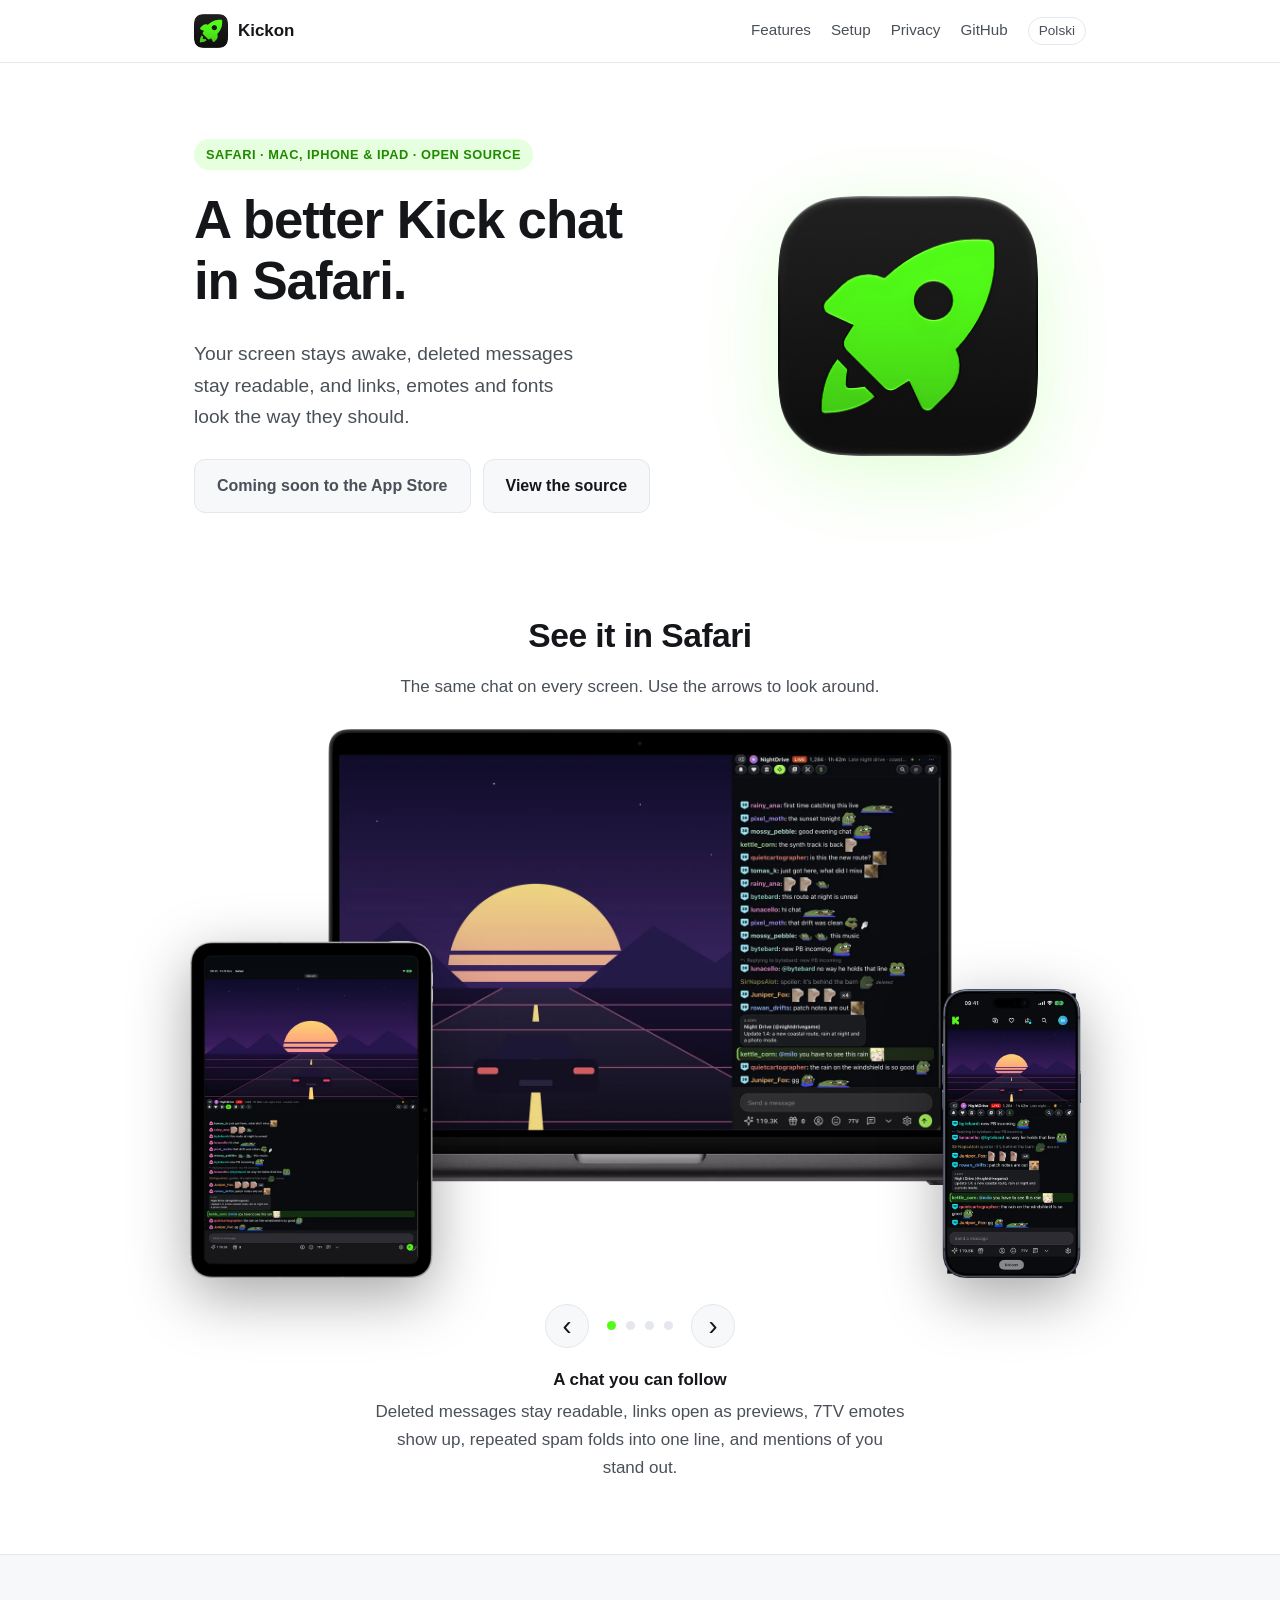
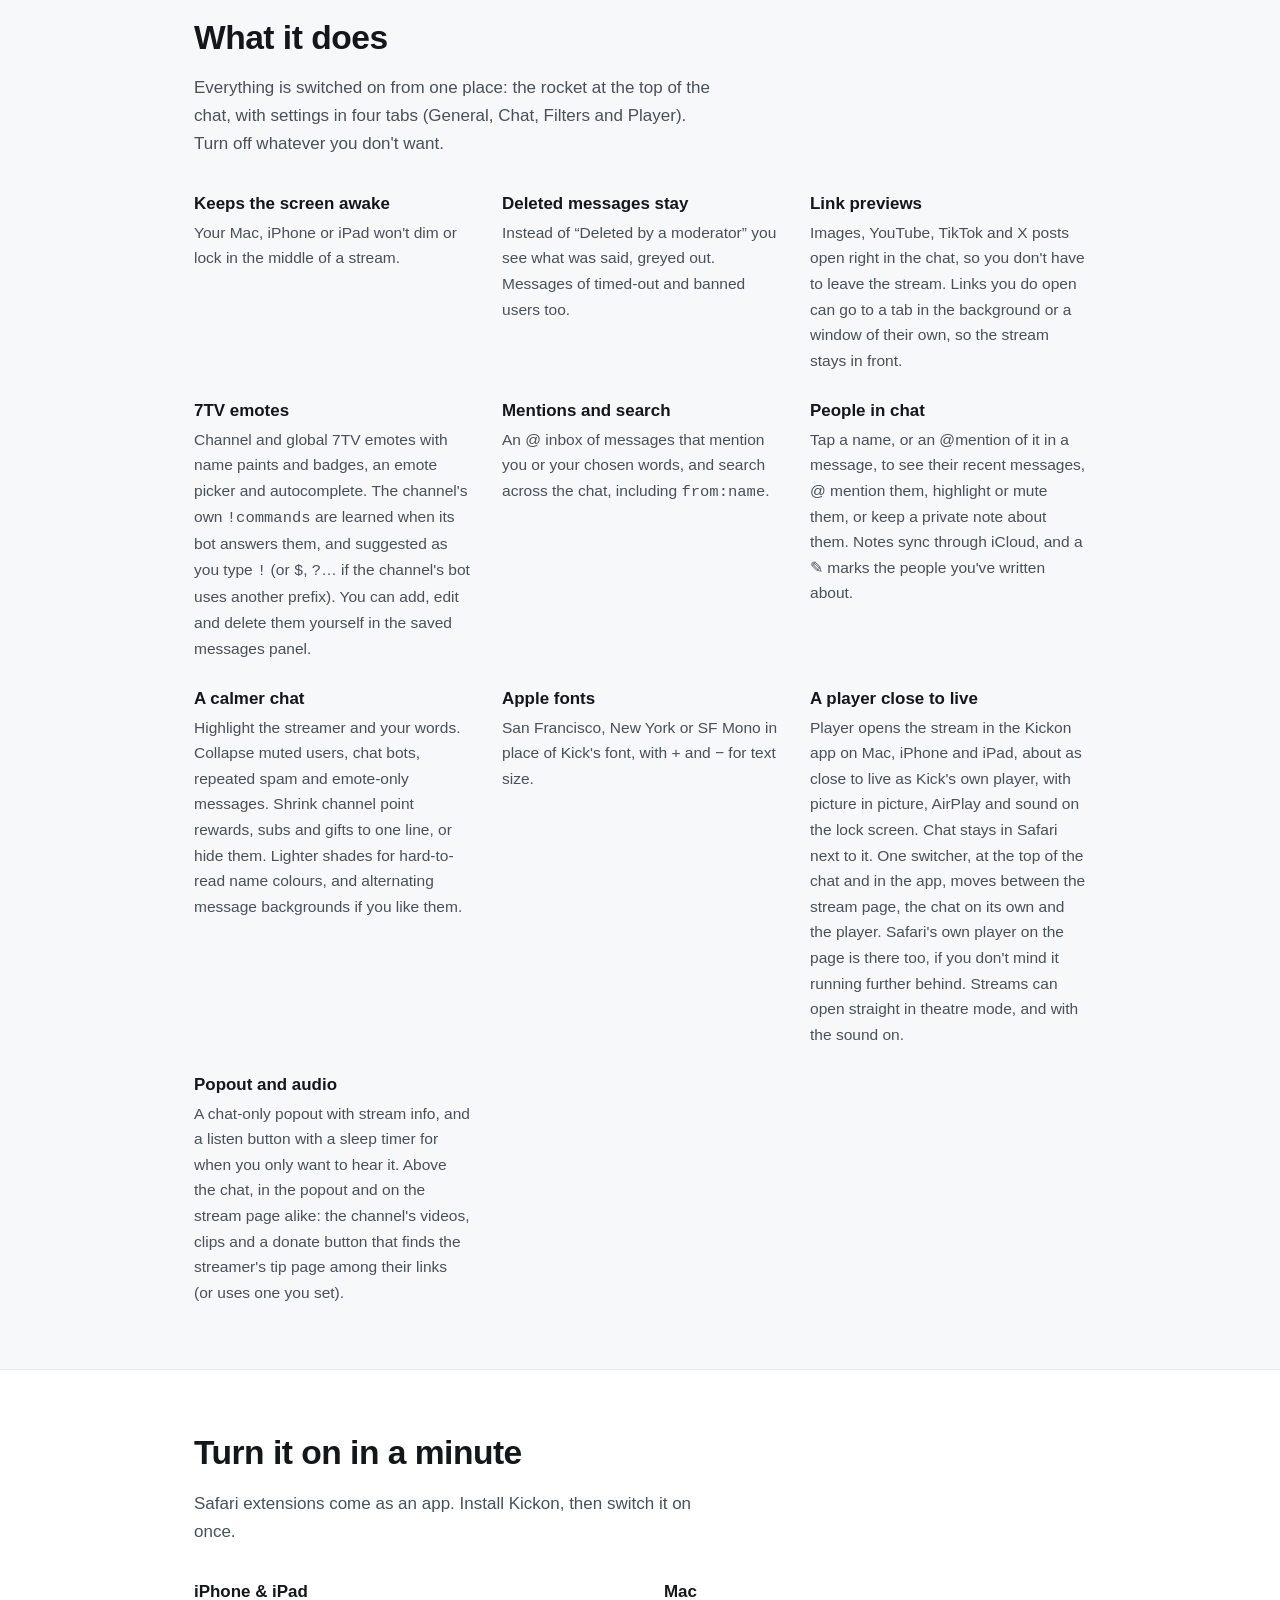
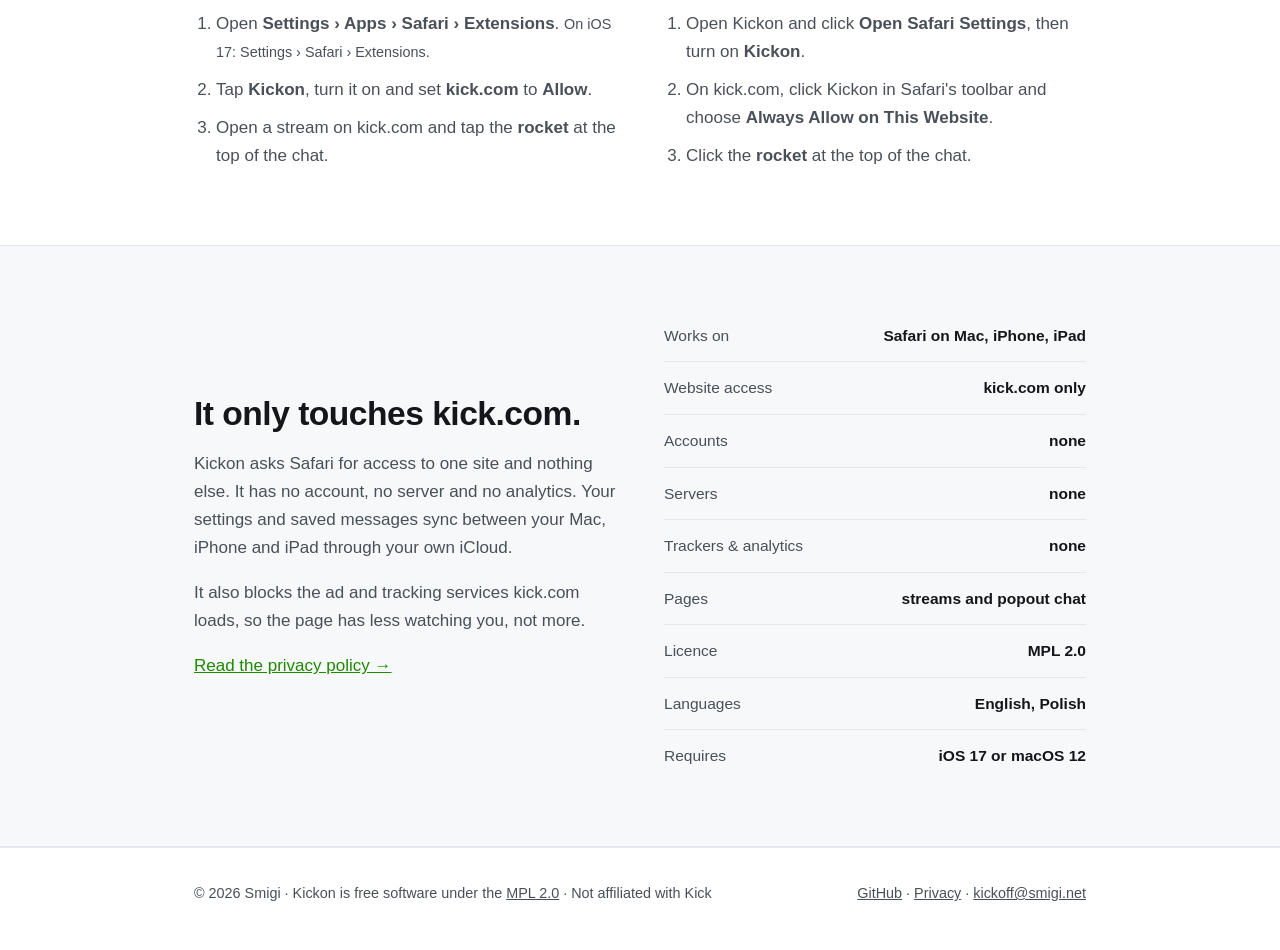
==== commit 62fec76e: "Change name to Kickon to comply with trademarks" ====
--- a/website/index.html
+++ b/website/index.html
@@ -8,19 +8,19 @@
 <head>
   <meta charset="utf-8">
   <meta name="viewport" content="width=device-width, initial-scale=1">
-  <title>Kickoff — A better Kick.com chat in Safari</title>
+  <title>Kickon — A better Kick.com chat in Safari</title>
   <meta name="description" content="A Safari extension for Mac, iPhone and iPad that makes Kick.com chat better: keeps your screen awake, shows deleted messages, previews links, adds 7TV emotes and Apple fonts. No accounts, no trackers. Open source, MPL 2.0.">
-  <meta property="og:title" content="Kickoff — A better Kick.com chat in Safari">
+  <meta property="og:title" content="Kickon — A better Kick.com chat in Safari">
   <meta property="og:description" content="Keeps your screen awake, shows deleted messages, previews links and adds 7TV emotes. For Safari on Mac, iPhone and iPad.">
-  <meta property="og:image" content="https://kickoff.smigi.net/assets/icon.png">
-  <meta property="og:url" content="https://kickoff.smigi.net">
+  <meta property="og:image" content="https://kickon.smigi.net/assets/icon.png">
+  <meta property="og:url" content="https://kickon.smigi.net">
   <meta name="theme-color" content="#0b0d0e">
   <meta property="og:locale" content="en">
   <meta property="og:locale:alternate" content="pl">
-  <link rel="canonical" href="https://kickoff.smigi.net/">
-  <link rel="alternate" hreflang="en" href="https://kickoff.smigi.net/">
-  <link rel="alternate" hreflang="pl" href="https://kickoff.smigi.net/pl/">
-  <link rel="alternate" hreflang="x-default" href="https://kickoff.smigi.net/">
+  <link rel="canonical" href="https://kickon.smigi.net/">
+  <link rel="alternate" hreflang="en" href="https://kickon.smigi.net/">
+  <link rel="alternate" hreflang="pl" href="https://kickon.smigi.net/pl/">
+  <link rel="alternate" hreflang="x-default" href="https://kickon.smigi.net/">
   <link rel="icon" href="assets/icon.png" type="image/png">
   <link rel="stylesheet" href="style.css">
 </head>
@@ -30,7 +30,7 @@
   <div class="wrap">
     <a class="logo" href="/">
       <img src="assets/icon.png" alt="" width="34" height="34">
-      Kickoff
+      Kickon
     </a>
     <nav>
       <a href="#features">Features</a>
@@ -53,11 +53,11 @@
         <a class="btn btn-secondary" href="https://github.com/lakafior/Kickoff">View the source</a>
       </div>
     </div>
-    <img class="hero-icon" src="assets/icon.png" width="256" height="256" alt="The Kickoff icon: a green rocket on black.">
-  </div>
-</section>
-
-<section class="showcase" aria-label="Kickoff on Mac, iPad and iPhone">
+    <img class="hero-icon" src="assets/icon.png" width="256" height="256" alt="The Kickon icon: a green rocket on black.">
+  </div>
+</section>
+
+<section class="showcase" aria-label="Kickon on Mac, iPad and iPhone">
   <div class="wrap">
     <div class="section-head"><h2>See it in Safari</h2><p>The same chat on every screen. Use the arrows to look around.</p></div>
     <!-- No JavaScript: one radio per step; the arrows and dots are labels for them. -->
@@ -67,22 +67,22 @@
     <input class="shot-radio" type="radio" name="shot" id="shot-4" aria-label="Never miss a mention">
     <div class="stage">
       <div class="dev dev-mac">
-        <img class="s1" src="assets/showcase/en/mac-1.webp" width="1600" height="966" alt="Kickoff in Safari on a Mac: A chat you can follow">
-        <img class="s2" src="assets/showcase/en/mac-2.webp" width="1600" height="966" alt="Kickoff in Safari on a Mac: Everything in one place" loading="lazy">
-        <img class="s3" src="assets/showcase/en/mac-3.webp" width="1600" height="966" alt="Kickoff in Safari on a Mac: Know who you&#x27;re talking to" loading="lazy">
-        <img class="s4" src="assets/showcase/en/mac-4.webp" width="1600" height="966" alt="Kickoff in Safari on a Mac: Never miss a mention" loading="lazy">
+        <img class="s1" src="assets/showcase/en/mac-1.webp" width="1600" height="966" alt="Kickon in Safari on a Mac: A chat you can follow">
+        <img class="s2" src="assets/showcase/en/mac-2.webp" width="1600" height="966" alt="Kickon in Safari on a Mac: Everything in one place" loading="lazy">
+        <img class="s3" src="assets/showcase/en/mac-3.webp" width="1600" height="966" alt="Kickon in Safari on a Mac: Know who you&#x27;re talking to" loading="lazy">
+        <img class="s4" src="assets/showcase/en/mac-4.webp" width="1600" height="966" alt="Kickon in Safari on a Mac: Never miss a mention" loading="lazy">
       </div>
       <div class="dev dev-ipad">
-        <img class="s1" src="assets/showcase/en/ipad-1.webp" width="640" height="886" alt="Kickoff in Safari on an iPad: A chat you can follow">
-        <img class="s2" src="assets/showcase/en/ipad-2.webp" width="640" height="886" alt="Kickoff in Safari on an iPad: Everything in one place" loading="lazy">
-        <img class="s3" src="assets/showcase/en/ipad-3.webp" width="640" height="886" alt="Kickoff in Safari on an iPad: Know who you&#x27;re talking to" loading="lazy">
-        <img class="s4" src="assets/showcase/en/ipad-4.webp" width="640" height="886" alt="Kickoff in Safari on an iPad: Never miss a mention" loading="lazy">
+        <img class="s1" src="assets/showcase/en/ipad-1.webp" width="640" height="886" alt="Kickon in Safari on an iPad: A chat you can follow">
+        <img class="s2" src="assets/showcase/en/ipad-2.webp" width="640" height="886" alt="Kickon in Safari on an iPad: Everything in one place" loading="lazy">
+        <img class="s3" src="assets/showcase/en/ipad-3.webp" width="640" height="886" alt="Kickon in Safari on an iPad: Know who you&#x27;re talking to" loading="lazy">
+        <img class="s4" src="assets/showcase/en/ipad-4.webp" width="640" height="886" alt="Kickon in Safari on an iPad: Never miss a mention" loading="lazy">
       </div>
       <div class="dev dev-iphone">
-        <img class="s1" src="assets/showcase/en/iphone-1.webp" width="440" height="912" alt="Kickoff in Safari on an iPhone: A chat you can follow">
-        <img class="s2" src="assets/showcase/en/iphone-2.webp" width="440" height="912" alt="Kickoff in Safari on an iPhone: Everything in one place" loading="lazy">
-        <img class="s3" src="assets/showcase/en/iphone-3.webp" width="440" height="912" alt="Kickoff in Safari on an iPhone: Know who you&#x27;re talking to" loading="lazy">
-        <img class="s4" src="assets/showcase/en/iphone-4.webp" width="440" height="912" alt="Kickoff in Safari on an iPhone: Never miss a mention" loading="lazy">
+        <img class="s1" src="assets/showcase/en/iphone-1.webp" width="440" height="912" alt="Kickon in Safari on an iPhone: A chat you can follow">
+        <img class="s2" src="assets/showcase/en/iphone-2.webp" width="440" height="912" alt="Kickon in Safari on an iPhone: Everything in one place" loading="lazy">
+        <img class="s3" src="assets/showcase/en/iphone-3.webp" width="440" height="912" alt="Kickon in Safari on an iPhone: Know who you&#x27;re talking to" loading="lazy">
+        <img class="s4" src="assets/showcase/en/iphone-4.webp" width="440" height="912" alt="Kickon in Safari on an iPhone: Never miss a mention" loading="lazy">
       </div>
     </div>
     <div class="shot-nav">
@@ -103,7 +103,7 @@
     </div>
     <div class="captions" aria-live="polite">
       <div class="caption c1"><h3>A chat you can follow</h3><p>Deleted messages stay readable, links open as previews, 7TV emotes show up, repeated spam folds into one line, and mentions of you stand out.</p></div>
-      <div class="caption c2"><h3>Everything in one place</h3><p>The rocket at the top of the chat opens Kickoff&#x27;s settings: Apple fonts, text size, and every feature as a switch you can turn off.</p></div>
+      <div class="caption c2"><h3>Everything in one place</h3><p>The rocket at the top of the chat opens Kickon&#x27;s settings: Apple fonts, text size, and every feature as a switch you can turn off.</p></div>
       <div class="caption c3"><h3>Know who you&#x27;re talking to</h3><p>Tap a name to see that person&#x27;s recent messages, highlight or mute them, or keep a private note that syncs through your iCloud.</p></div>
       <div class="caption c4"><h3>Never miss a mention</h3><p>The @ inbox collects messages that mention you or the words you choose, so you can catch up after a busy minute.</p></div>
     </div>
@@ -151,7 +151,7 @@
       </div>
       <div class="feature">
         <h3>A player close to live</h3>
-        <p>Player opens the stream in the Kickoff app on Mac, iPhone and iPad, about as close to live as Kick's own player, with picture in picture, AirPlay and sound on the lock screen. Chat stays in Safari next to it. One switcher, at the top of the chat and in the app, moves between the stream page, the chat on its own and the player. Safari's own player on the page is there too, if you don't mind it running further behind. Streams can open straight in theatre mode, and with the sound on.</p>
+        <p>Player opens the stream in the Kickon app on Mac, iPhone and iPad, about as close to live as Kick's own player, with picture in picture, AirPlay and sound on the lock screen. Chat stays in Safari next to it. One switcher, at the top of the chat and in the app, moves between the stream page, the chat on its own and the player. Safari's own player on the page is there too, if you don't mind it running further behind. Streams can open straight in theatre mode, and with the sound on.</p>
       </div>
       <div class="feature">
         <h3>Popout and audio</h3>
@@ -165,22 +165,22 @@
   <div class="wrap">
     <div class="section-head">
       <h2>Turn it on in a minute</h2>
-      <p>Safari extensions come as an app. Install Kickoff, then switch it on once.</p>
+      <p>Safari extensions come as an app. Install Kickon, then switch it on once.</p>
     </div>
     <div class="split">
       <div>
         <h3>iPhone &amp; iPad</h3>
         <ol class="steps">
           <li>Open <b>Settings › Apps › Safari › Extensions</b>. <span class="note">On iOS 17: Settings › Safari › Extensions.</span></li>
-          <li>Tap <b>Kickoff</b>, turn it on and set <b>kick.com</b> to <b>Allow</b>.</li>
+          <li>Tap <b>Kickon</b>, turn it on and set <b>kick.com</b> to <b>Allow</b>.</li>
           <li>Open a stream on kick.com and tap the <b>rocket</b> at the top of the chat.</li>
         </ol>
       </div>
       <div>
         <h3>Mac</h3>
         <ol class="steps">
-          <li>Open Kickoff and click <b>Open Safari Settings</b>, then turn on <b>Kickoff</b>.</li>
-          <li>On kick.com, click Kickoff in Safari's toolbar and choose <b>Always Allow on This Website</b>.</li>
+          <li>Open Kickon and click <b>Open Safari Settings</b>, then turn on <b>Kickon</b>.</li>
+          <li>On kick.com, click Kickon in Safari's toolbar and choose <b>Always Allow on This Website</b>.</li>
           <li>Click the <b>rocket</b> at the top of the chat.</li>
         </ol>
       </div>
@@ -194,7 +194,7 @@
       <div>
         <h2>It only touches kick.com.</h2>
         <p>
-          Kickoff asks Safari for access to one site and nothing else. It has no
+          Kickon asks Safari for access to one site and nothing else. It has no
           account, no server and no analytics. Your settings and saved messages
           sync between your Mac, iPhone and iPad through your own iCloud.
         </p>
@@ -221,7 +221,7 @@
 
 <footer>
   <div class="wrap">
-    <span>© 2026 Smigi · Kickoff is free software under the
+    <span>© 2026 Smigi · Kickon is free software under the
       <a href="https://github.com/lakafior/Kickoff/blob/main/LICENSE">MPL 2.0</a> ·
       Not affiliated with Kick</span>
     <span>
@@ -240,7 +240,7 @@
     var s = document.createElement("script");
     s.src = (local ? "" : "https://smigi.net") + "/os/chrome.js";
     s.dataset.app = "kickoff";
-    s.dataset.title = "Kickoff";
+    s.dataset.title = "Kickon";
     document.head.appendChild(s);
   })();
 </script>
--- a/website/style.css
+++ b/website/style.css
@@ -3,7 +3,7 @@
    obtain one at https://mozilla.org/MPL/2.0/. */
 
 /* No framework, no build step, no JavaScript of our own. Same shape as
-   dutch.smigi.net, in Kickoff's colours: Kick green on near-black. */
+   dutch.smigi.net, in Kickon's colours: Kick green on near-black. */
 
 :root {
   --green: #53fc18;  /* the app icon's rocket */
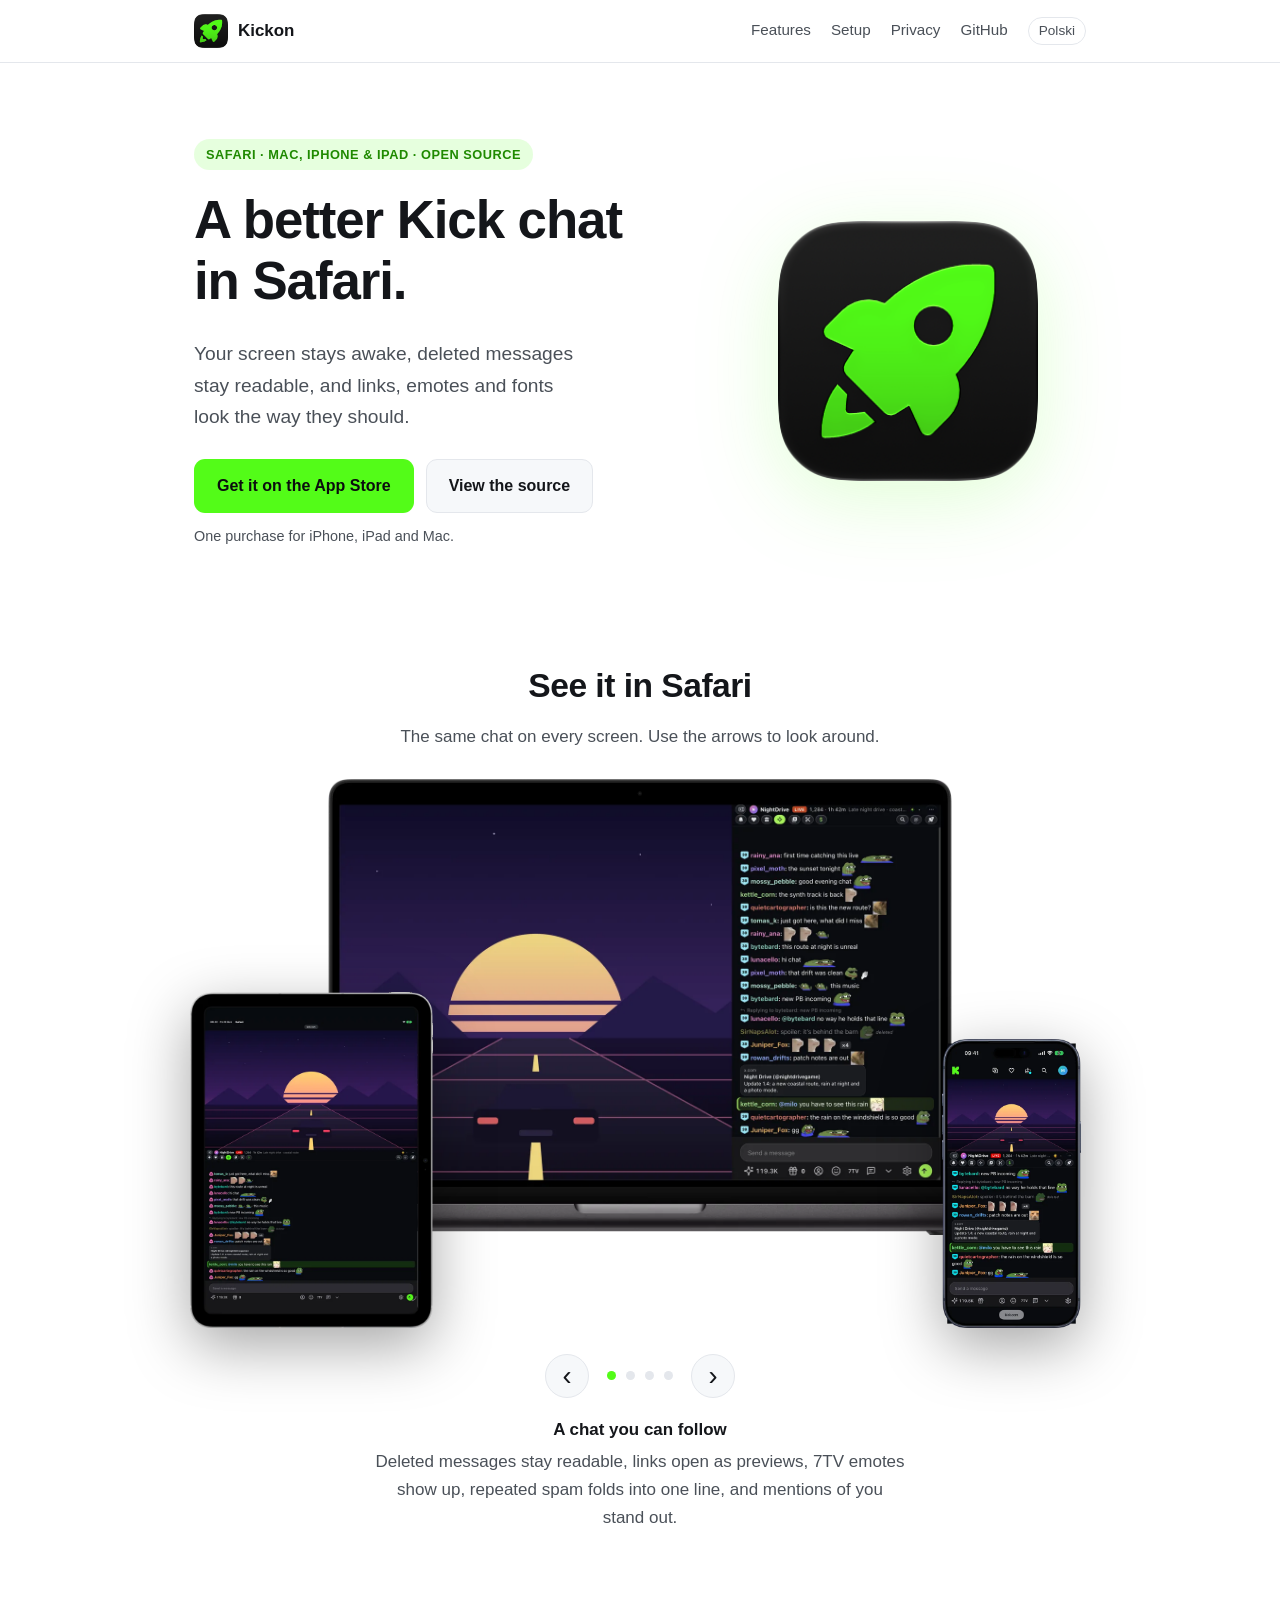
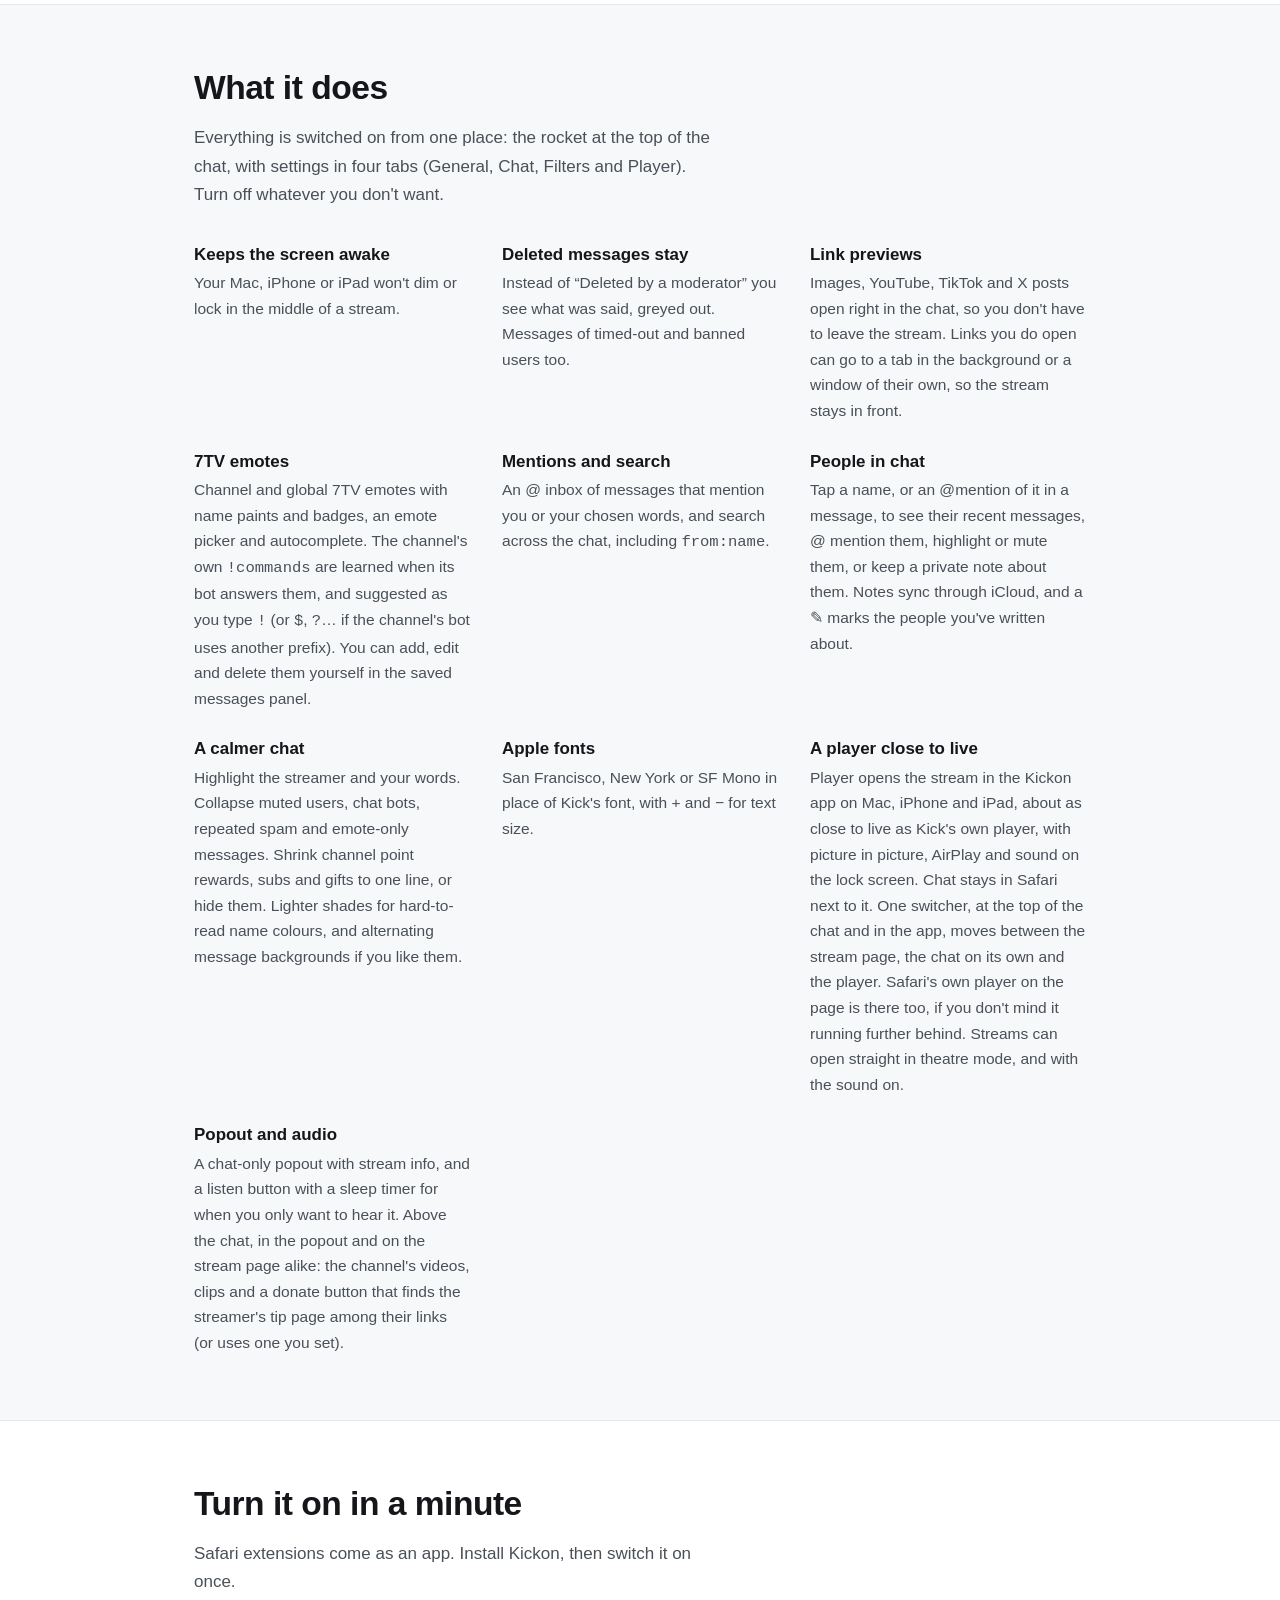
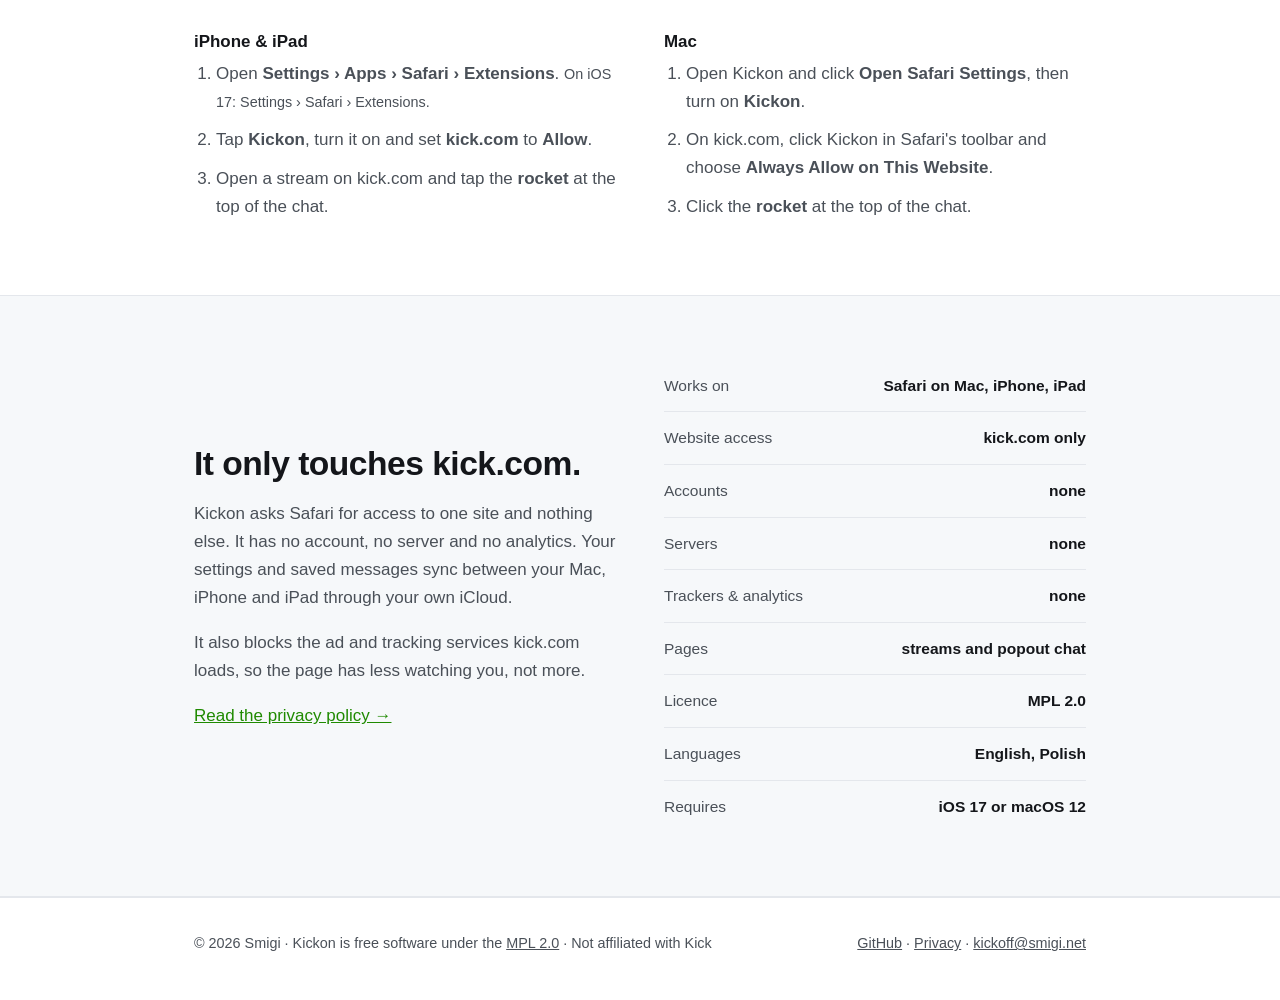
==== commit 5638529d: "Link to appstore" ====
--- a/website/index.html
+++ b/website/index.html
@@ -49,9 +49,10 @@
       <h1>A better Kick&nbsp;chat in&nbsp;Safari.</h1>
       <p class="lede">Your screen stays awake, deleted messages stay readable, and links, emotes and fonts look the way they should.</p>
       <div class="cta">
-        <span class="btn btn-soon">Coming soon to the App&nbsp;Store</span>
+        <a class="btn btn-primary" href="https://apps.apple.com/us/app/kickon-for-safari/id6820534895">Get it on the App&nbsp;Store</a>
         <a class="btn btn-secondary" href="https://github.com/lakafior/Kickoff">View the source</a>
       </div>
+      <p class="cta-note">One purchase for iPhone, iPad and Mac.</p>
     </div>
     <img class="hero-icon" src="assets/icon.png" width="256" height="256" alt="The Kickon icon: a green rocket on black.">
   </div>
--- a/website/style.css
+++ b/website/style.css
@@ -122,6 +122,7 @@
 }
 
 .cta { display: flex; gap: 12px; flex-wrap: wrap; margin-top: 26px; }
+.cta-note { margin-top: 12px; font-size: .9rem; color: var(--body); }
 .btn {
   display: inline-block;
   padding: 13px 22px;
@@ -133,8 +134,6 @@
 }
 .btn-primary { color: #0b0d0e; background: var(--green); }
 .btn-secondary { color: var(--ink); border-color: var(--line); background: var(--panel); }
-/* Until the App Store listing is live: looks like the button, isn't a link. */
-.btn-soon { color: var(--body); border-color: var(--line); background: var(--panel); cursor: default; }
 
 .hero-icon {
   display: block;
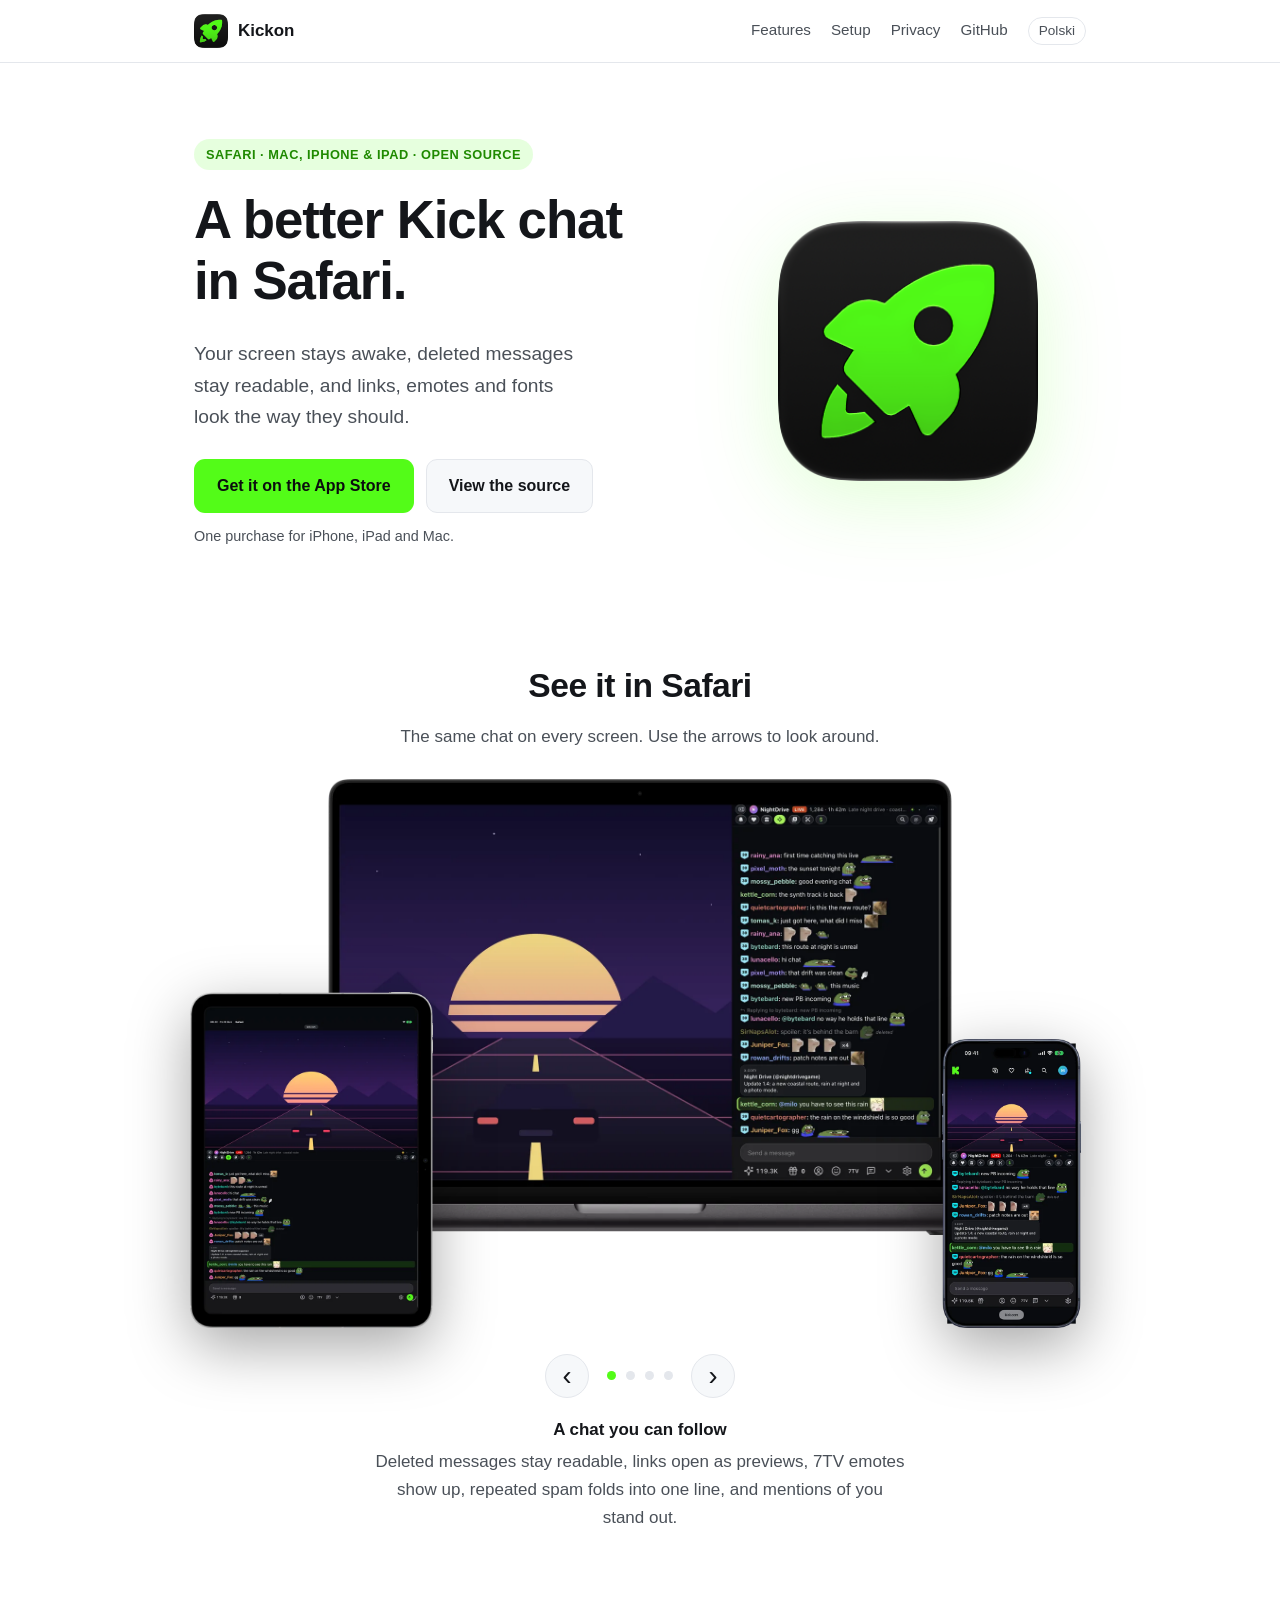
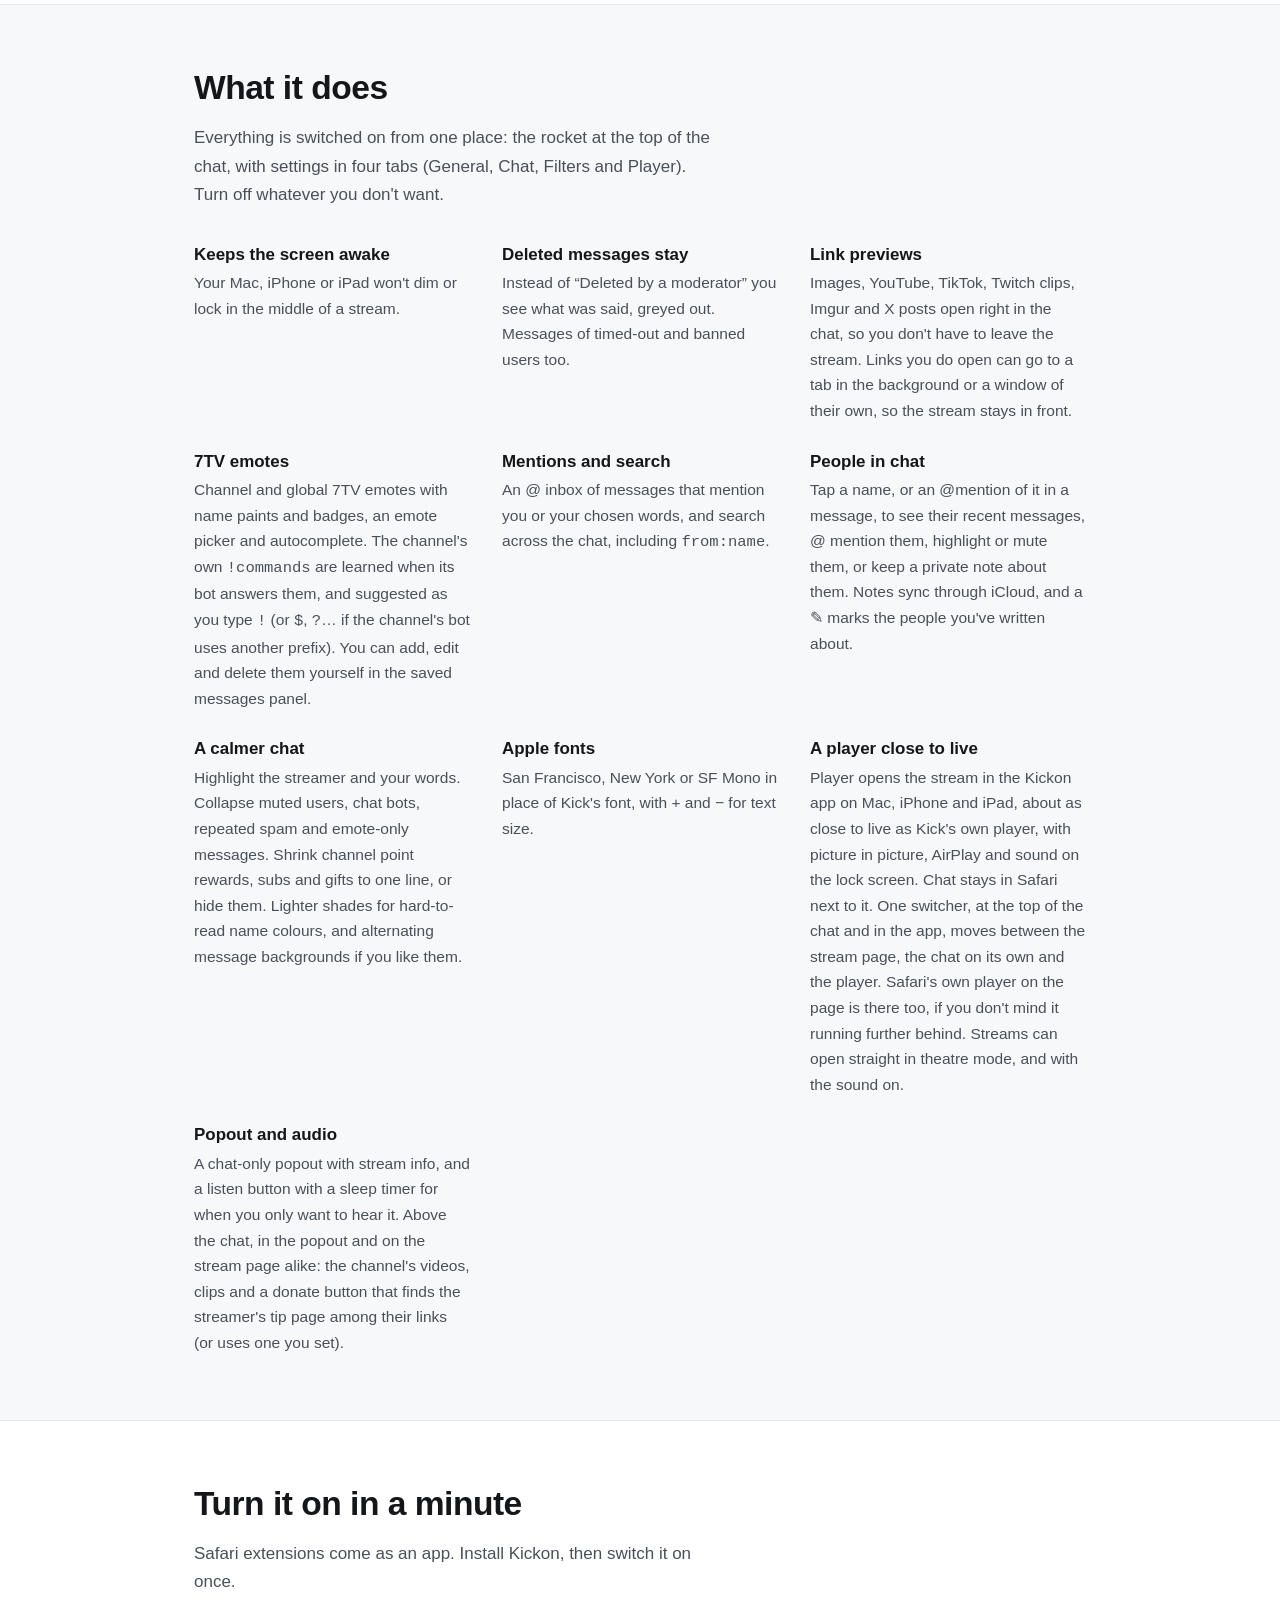
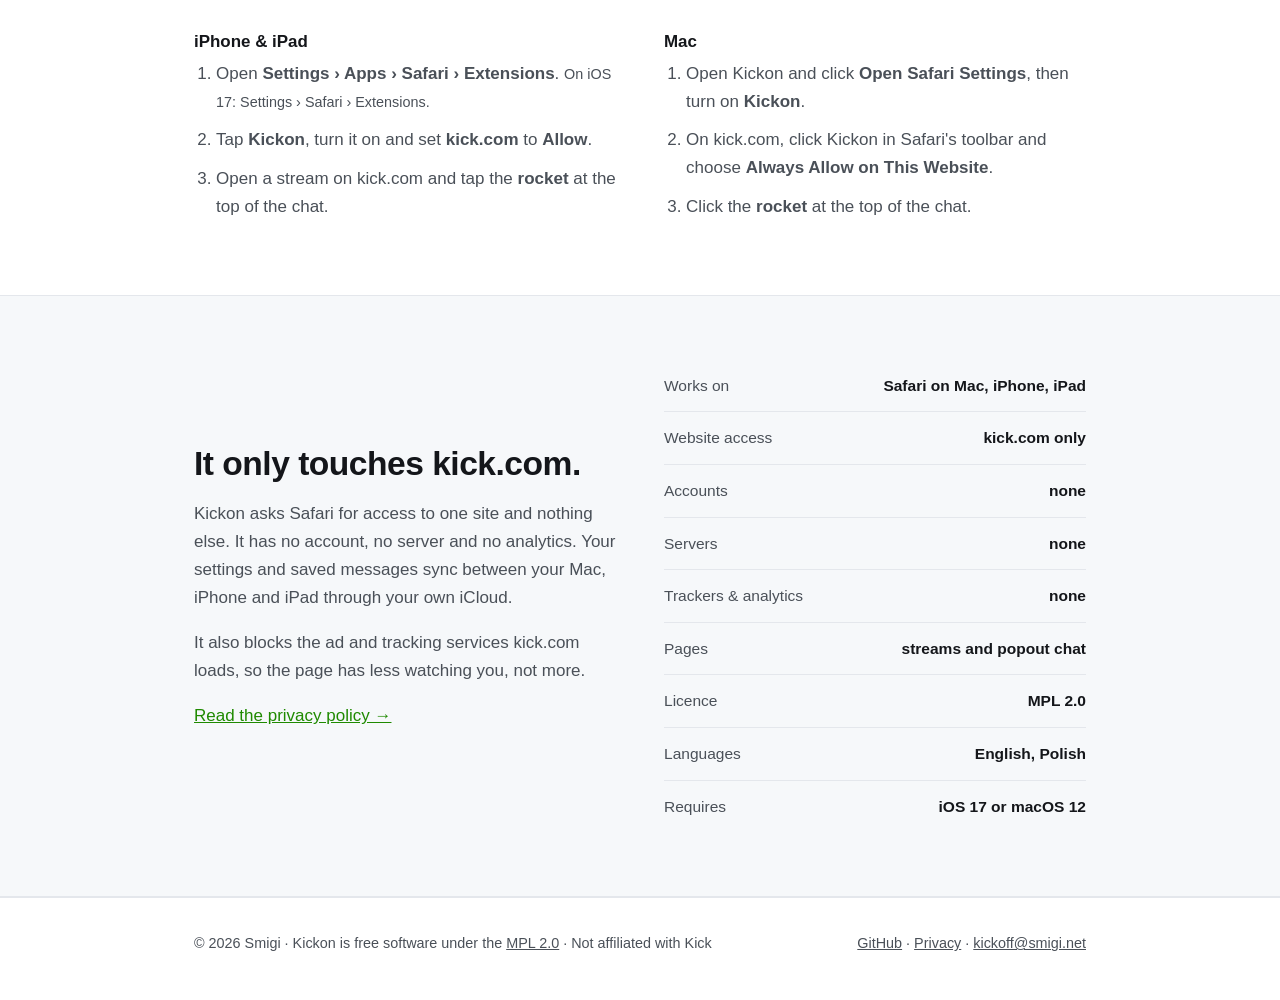
==== commit cc2b29c9: "fic channel point icon, tiktok embedded player, added twitch and imguer embedded message in chat" ====
--- a/website/index.html
+++ b/website/index.html
@@ -128,7 +128,7 @@
       </div>
       <div class="feature">
         <h3>Link previews</h3>
-        <p>Images, YouTube, TikTok and X posts open right in the chat, so you don't have to leave the stream. Links you do open can go to a tab in the background or a window of their own, so the stream stays in front.</p>
+        <p>Images, YouTube, TikTok, Twitch clips, Imgur and X posts open right in the chat, so you don't have to leave the stream. Links you do open can go to a tab in the background or a window of their own, so the stream stays in front.</p>
       </div>
       <div class="feature">
         <h3>7TV emotes</h3>
